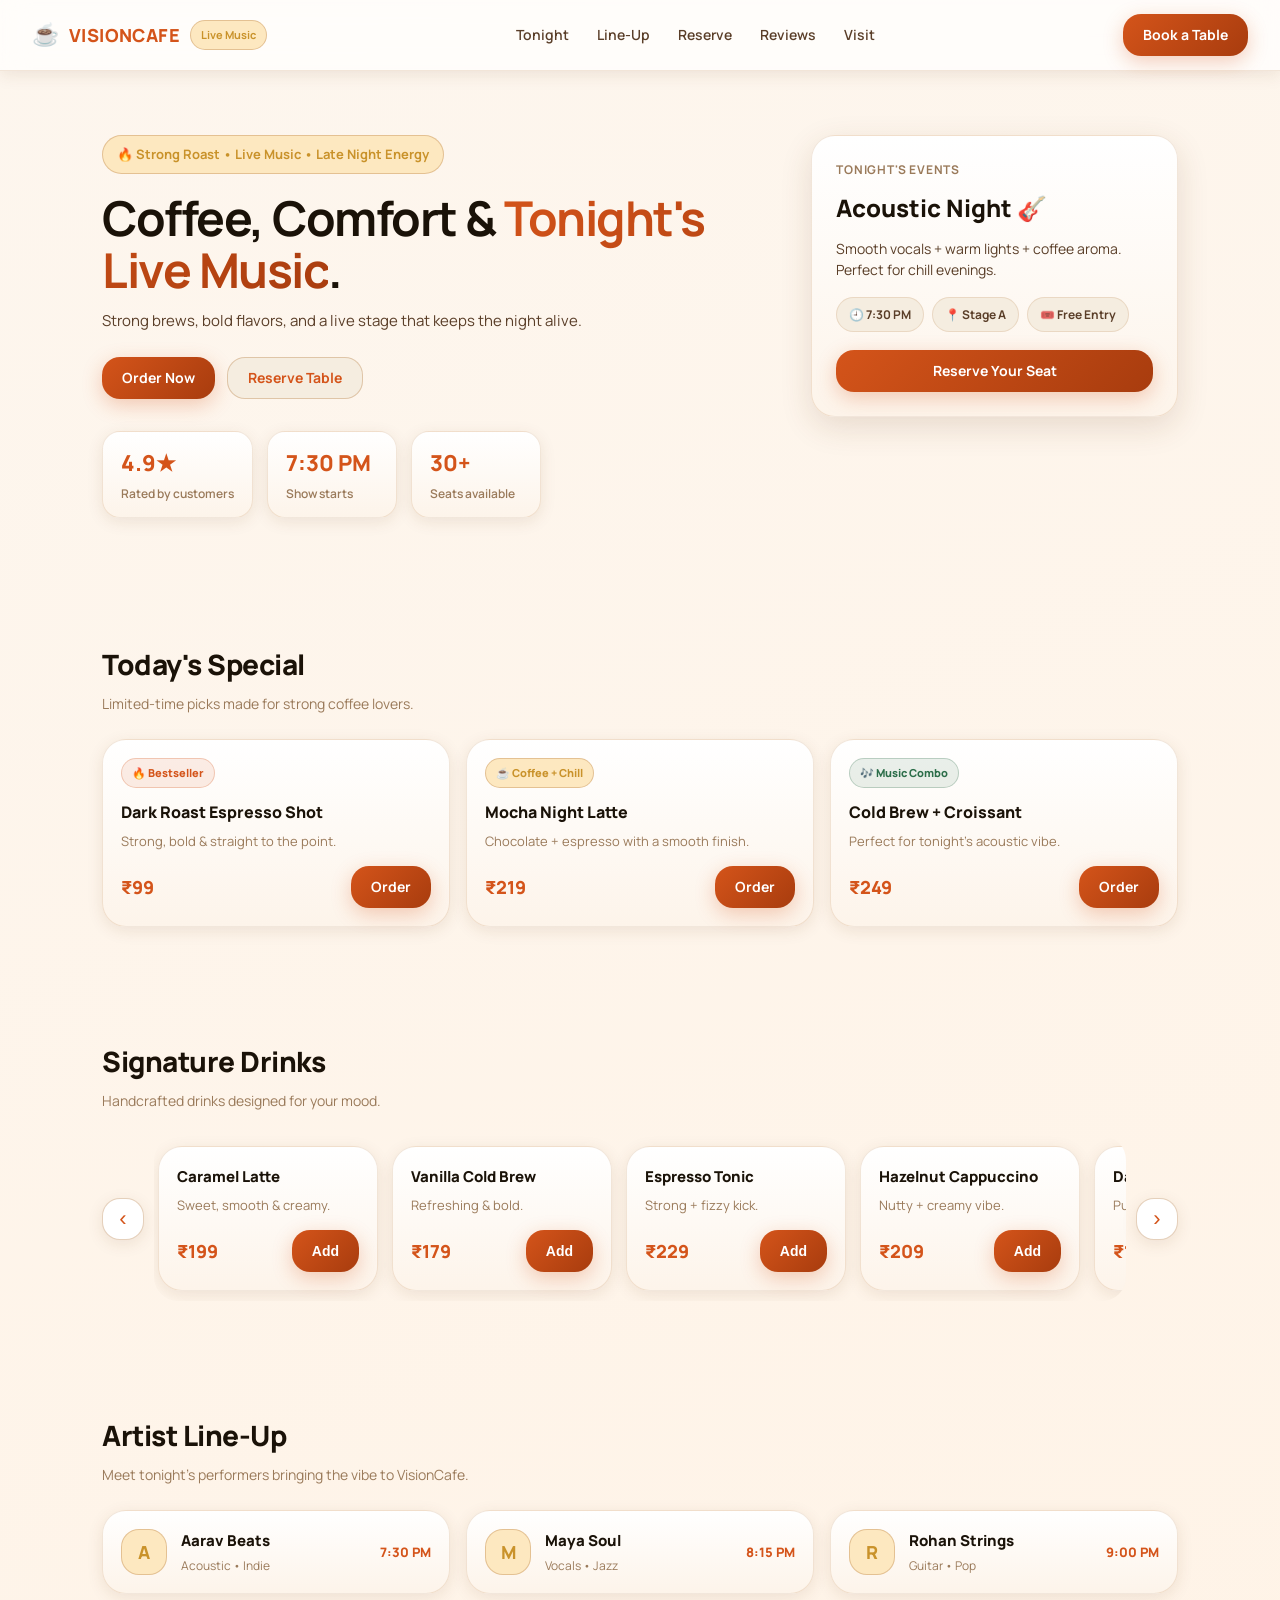
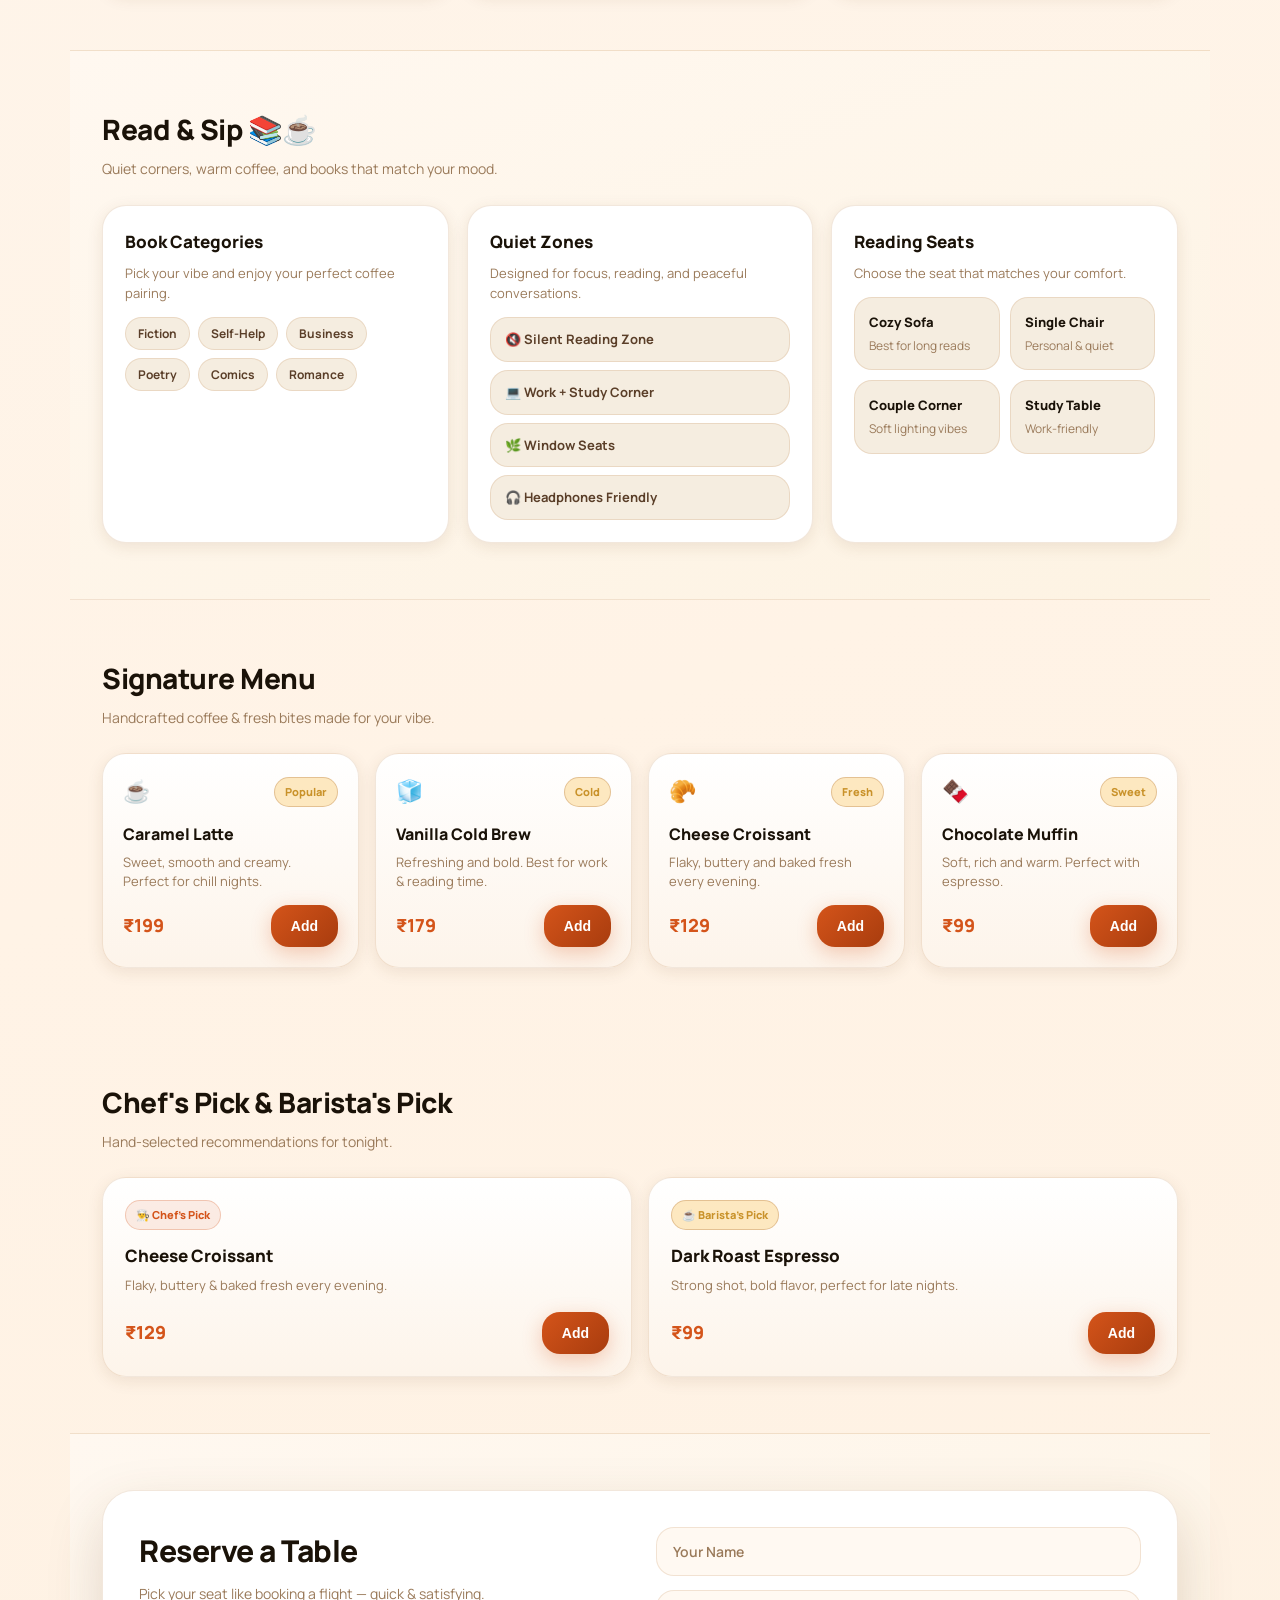
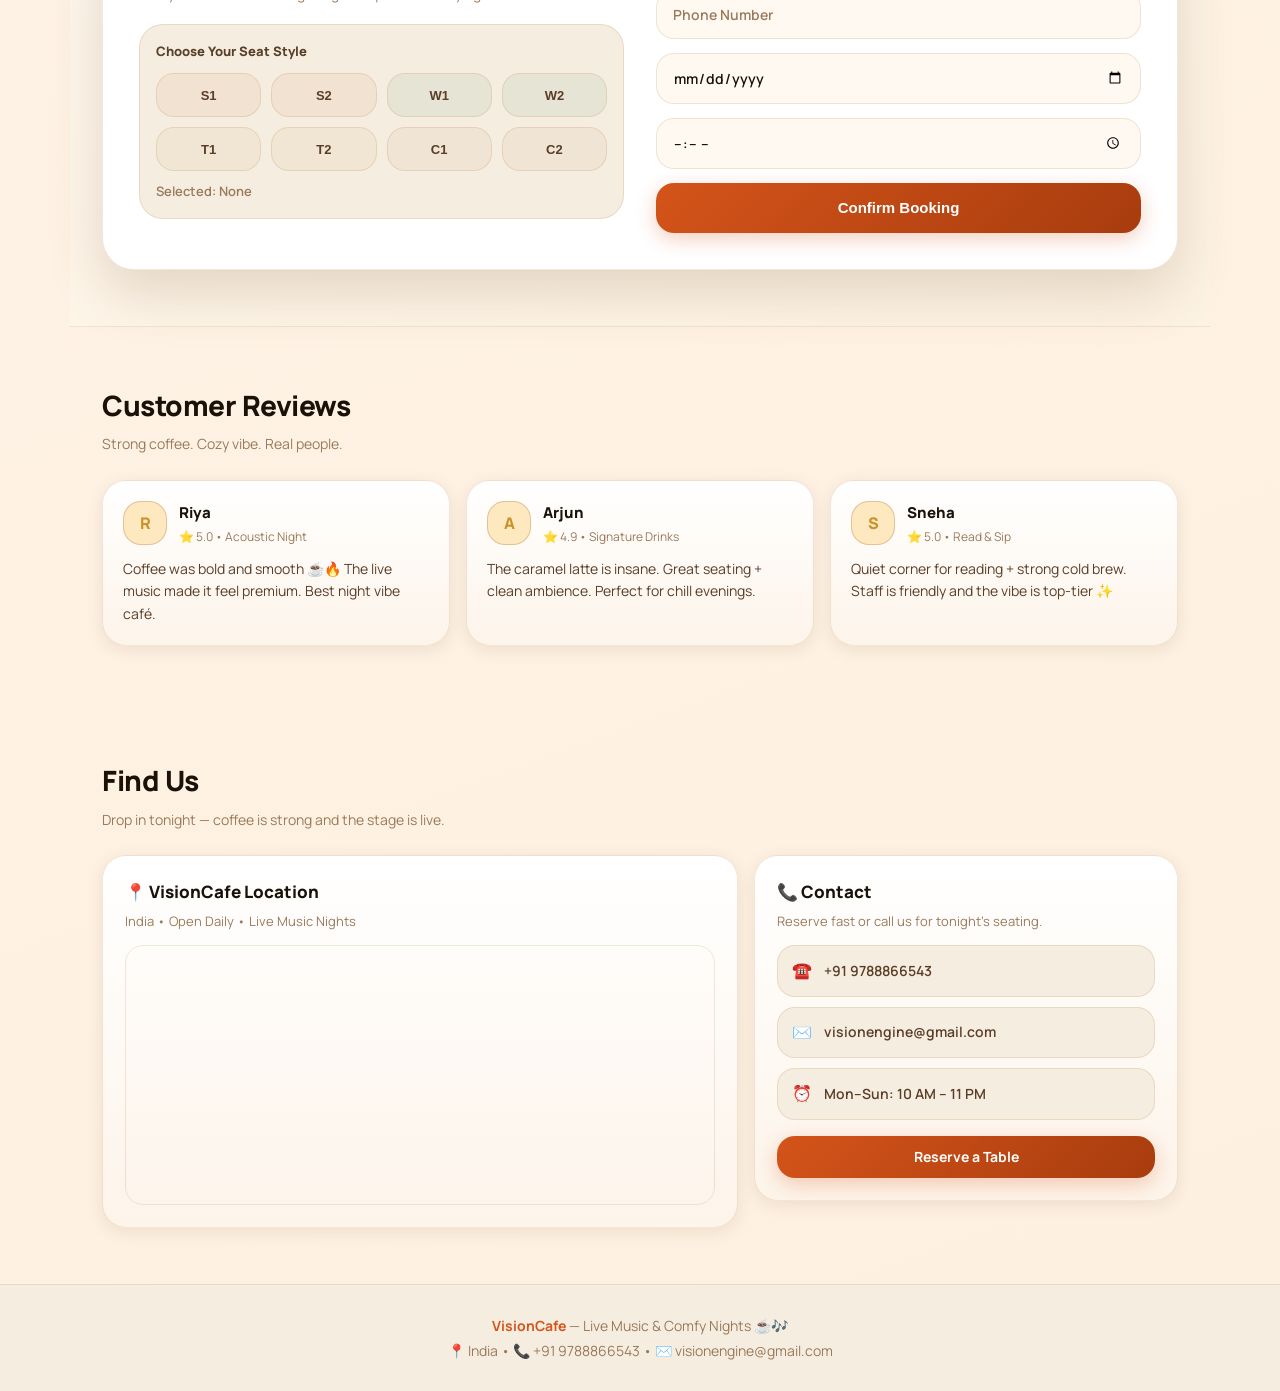
==== index.html @ f471af35 "Deploy ready: index.html, SEO meta, favicon, sitemap, robots.txt, README" ====
<!DOCTYPE html>
<html lang="en">
<head>
  <meta charset="UTF-8" />
  <meta name="viewport" content="width=device-width, initial-scale=1.0" />

  <!-- Primary SEO -->
  <title>VisionCafe | Live Music Nights & Specialty Coffee</title>
  <meta name="description" content="VisionCafe — specialty coffee, live acoustic music nights, cozy reading corners, and handcrafted drinks. Book your table today." />
  <meta name="keywords" content="VisionCafe, live music cafe, specialty coffee, acoustic nights, book a table, cafe India" />
  <meta name="author" content="VisionCafe" />
  <meta name="robots" content="index, follow" />
  <link rel="canonical" href="https://rnsingh123.github.io/Project0002/" />

  <!-- Open Graph (Facebook / WhatsApp previews) -->
  <meta property="og:type" content="website" />
  <meta property="og:title" content="VisionCafe | Live Music Nights & Specialty Coffee" />
  <meta property="og:description" content="Strong brews, bold flavors, and a live stage that keeps the night alive. Reserve your seat at VisionCafe." />
  <meta property="og:url" content="https://rnsingh123.github.io/Project0002/" />
  <meta property="og:site_name" content="VisionCafe" />
  <meta property="og:image" content="https://rnsingh123.github.io/Project0002/assets/og-image.png" />

  <!-- Twitter Card -->
  <meta name="twitter:card" content="summary_large_image" />
  <meta name="twitter:title" content="VisionCafe | Live Music Nights" />
  <meta name="twitter:description" content="Strong brews, bold flavors, and a live stage that keeps the night alive." />
  <meta name="twitter:image" content="https://rnsingh123.github.io/Project0002/assets/og-image.png" />

  <!-- Favicon -->
  <link rel="icon" type="image/svg+xml" href="assets/favicon.svg" />
  <link rel="apple-touch-icon" href="assets/apple-touch-icon.png" />
  <meta name="theme-color" content="#d4541a" />

  <!-- Fonts -->
  <link rel="preconnect" href="https://fonts.googleapis.com">
  <link rel="preconnect" href="https://fonts.gstatic.com" crossorigin>
  <link href="https://fonts.googleapis.com/css2?family=Manrope:wght@400;600;700;800&display=swap" rel="stylesheet">

  <!-- Styles -->
  <link rel="stylesheet" href="theme.css" />
  <link rel="stylesheet" href="style.css" />
</head>

<body>

  <header class="navbar">
    <div class="brand">
      <span class="brand-icon">☕</span>
      <span class="brand-name">VisionCafe</span>
      <span class="brand-tag">Live Music</span>
    </div>

    <nav class="nav-links" id="navLinks">
      <a href="#events">Tonight</a>
      <a href="#lineup">Line-Up</a>
      <a href="#reserve">Reserve</a>
      <a href="#reviews">Reviews</a>
      <a href="#visit">Visit</a>
    </nav>

    <div class="nav-actions">
      <a href="#reserve" class="btn btn-primary desktop-only">Book a Table</a>
      <button class="hamburger" id="hamburger" aria-label="Open menu">
        <span></span><span></span><span></span>
      </button>
    </div>
  </header>

  <!-- Mobile Nav Drawer -->
  <div class="mobile-nav" id="mobileNav">
    <a href="#events" class="mobile-nav-link">Tonight</a>
    <a href="#lineup" class="mobile-nav-link">Line-Up</a>
    <a href="#reserve" class="mobile-nav-link">Reserve</a>
    <a href="#reviews" class="mobile-nav-link">Reviews</a>
    <a href="#visit" class="mobile-nav-link">Visit</a>
    <a href="#reserve" class="btn btn-primary" style="margin-top:8px;">Book a Table</a>
  </div>

  <!-- HERO -->
  <main class="hero">
    <section class="hero-left">
      <p class="hero-chip">🔥 Strong Roast • Live Music • Late Night Energy</p>

      <h1 class="hero-title">
        Coffee, Comfort & <span class="highlight">Tonight's Live Music</span>.
      </h1>

      <p class="hero-subtitle">
        Strong brews, bold flavors, and a live stage that keeps the night alive.
      </p>

      <div class="hero-buttons">
        <a href="#order" class="btn btn-primary">Order Now</a>
        <a href="#reserve" class="btn btn-secondary">Reserve Table</a>
      </div>

      <div class="hero-stats">
        <div class="stat">
          <h3>4.9★</h3>
          <p>Rated by customers</p>
        </div>
        <div class="stat">
          <h3>7:30 PM</h3>
          <p>Show starts</p>
        </div>
        <div class="stat">
          <h3>30+</h3>
          <p>Seats available</p>
        </div>
      </div>
    </section>

    <!-- Tonight's Event Card -->
    <aside class="hero-right" id="events">
      <div class="event-card">
        <p class="small-title">Tonight's Events</p>
        <h2 class="event-title">Acoustic Night 🎸</h2>
        <p class="event-desc">
          Smooth vocals + warm lights + coffee aroma. Perfect for chill evenings.
        </p>
        <div class="event-meta">
          <span class="pill">🕘 7:30 PM</span>
          <span class="pill">📍 Stage A</span>
          <span class="pill">🎟️ Free Entry</span>
        </div>
        <a href="#reserve" class="btn btn-primary btn-full">Reserve Your Seat</a>
      </div>
    </aside>
  </main>

  <!-- TODAY'S SPECIALS -->
  <section class="section" id="specials">
    <div class="section-head">
      <h2>Today's Special</h2>
      <p>Limited-time picks made for strong coffee lovers.</p>
    </div>
    <div class="special-grid">
      <div class="special-card">
        <span class="special-tag">🔥 Bestseller</span>
        <h3>Dark Roast Espresso Shot</h3>
        <p>Strong, bold & straight to the point.</p>
        <div class="special-bottom">
          <span class="price">₹99</span>
          <a href="#order" class="btn btn-primary">Order</a>
        </div>
      </div>
      <div class="special-card">
        <span class="special-tag coffee">☕ Coffee + Chill</span>
        <h3>Mocha Night Latte</h3>
        <p>Chocolate + espresso with a smooth finish.</p>
        <div class="special-bottom">
          <span class="price">₹219</span>
          <a href="#order" class="btn btn-primary">Order</a>
        </div>
      </div>
      <div class="special-card">
        <span class="special-tag blue">🎶 Music Combo</span>
        <h3>Cold Brew + Croissant</h3>
        <p>Perfect for tonight's acoustic vibe.</p>
        <div class="special-bottom">
          <span class="price">₹249</span>
          <a href="#order" class="btn btn-primary">Order</a>
        </div>
      </div>
    </div>
  </section>

  <!-- SIGNATURE DRINKS CAROUSEL -->
  <section class="section" id="order">
    <div class="section-head">
      <h2>Signature Drinks</h2>
      <p>Handcrafted drinks designed for your mood.</p>
    </div>
    <div class="carousel-wrap">
      <button class="carousel-btn left" aria-label="Scroll left">‹</button>
      <div class="carousel" id="drinkCarousel">
        <div class="drink-card">
          <h3>Caramel Latte</h3>
          <p>Sweet, smooth & creamy.</p>
          <div class="drink-bottom">
            <span class="price">₹199</span>
            <button class="btn btn-primary">Add</button>
          </div>
        </div>
        <div class="drink-card">
          <h3>Vanilla Cold Brew</h3>
          <p>Refreshing & bold.</p>
          <div class="drink-bottom">
            <span class="price">₹179</span>
            <button class="btn btn-primary">Add</button>
          </div>
        </div>
        <div class="drink-card">
          <h3>Espresso Tonic</h3>
          <p>Strong + fizzy kick.</p>
          <div class="drink-bottom">
            <span class="price">₹229</span>
            <button class="btn btn-primary">Add</button>
          </div>
        </div>
        <div class="drink-card">
          <h3>Hazelnut Cappuccino</h3>
          <p>Nutty + creamy vibe.</p>
          <div class="drink-bottom">
            <span class="price">₹209</span>
            <button class="btn btn-primary">Add</button>
          </div>
        </div>
        <div class="drink-card">
          <h3>Dark Roast Americano</h3>
          <p>Pure strength. No sugar needed.</p>
          <div class="drink-bottom">
            <span class="price">₹149</span>
            <button class="btn btn-primary">Add</button>
          </div>
        </div>
      </div>
      <button class="carousel-btn right" aria-label="Scroll right">›</button>
    </div>
  </section>

  <!-- ARTIST LINE-UP -->
  <section class="section" id="lineup">
    <div class="section-head">
      <h2>Artist Line-Up</h2>
      <p>Meet tonight's performers bringing the vibe to VisionCafe.</p>
    </div>
    <div class="lineup-grid">
      <div class="artist-card">
        <div class="artist-avatar">A</div>
        <div class="artist-info">
          <h3>Aarav Beats</h3>
          <p>Acoustic • Indie</p>
        </div>
        <span class="artist-time">7:30 PM</span>
      </div>
      <div class="artist-card">
        <div class="artist-avatar">M</div>
        <div class="artist-info">
          <h3>Maya Soul</h3>
          <p>Vocals • Jazz</p>
        </div>
        <span class="artist-time">8:15 PM</span>
      </div>
      <div class="artist-card">
        <div class="artist-avatar">R</div>
        <div class="artist-info">
          <h3>Rohan Strings</h3>
          <p>Guitar • Pop</p>
        </div>
        <span class="artist-time">9:00 PM</span>
      </div>
    </div>
  </section>

  <!-- READ & SIP -->
  <section class="section" id="readandsip">
    <div class="section-head">
      <h2>Read & Sip 📚☕</h2>
      <p>Quiet corners, warm coffee, and books that match your mood.</p>
    </div>
    <div class="read-grid">
      <div class="read-card">
        <h3>Book Categories</h3>
        <p>Pick your vibe and enjoy your perfect coffee pairing.</p>
        <div class="chips">
          <span class="chip">Fiction</span>
          <span class="chip">Self-Help</span>
          <span class="chip">Business</span>
          <span class="chip">Poetry</span>
          <span class="chip">Comics</span>
          <span class="chip">Romance</span>
        </div>
      </div>
      <div class="read-card">
        <h3>Quiet Zones</h3>
        <p>Designed for focus, reading, and peaceful conversations.</p>
        <ul class="read-list">
          <li>🔇 Silent Reading Zone</li>
          <li>💻 Work + Study Corner</li>
          <li>🌿 Window Seats</li>
          <li>🎧 Headphones Friendly</li>
        </ul>
      </div>
      <div class="read-card">
        <h3>Reading Seats</h3>
        <p>Choose the seat that matches your comfort.</p>
        <div class="seat-grid">
          <div class="seat-box"><h4>Cozy Sofa</h4><p>Best for long reads</p></div>
          <div class="seat-box"><h4>Single Chair</h4><p>Personal & quiet</p></div>
          <div class="seat-box"><h4>Couple Corner</h4><p>Soft lighting vibes</p></div>
          <div class="seat-box"><h4>Study Table</h4><p>Work-friendly</p></div>
        </div>
      </div>
    </div>
  </section>

  <!-- SIGNATURE MENU -->
  <section class="section" id="menu">
    <div class="section-head">
      <h2>Signature Menu</h2>
      <p>Handcrafted coffee & fresh bites made for your vibe.</p>
    </div>
    <div class="menu-cards">
      <div class="menu-card">
        <div class="menu-top"><span class="menu-icon">☕</span><span class="menu-badge">Popular</span></div>
        <h3>Caramel Latte</h3>
        <p>Sweet, smooth and creamy. Perfect for chill nights.</p>
        <div class="menu-bottom"><span class="menu-price">₹199</span><button class="btn btn-primary">Add</button></div>
      </div>
      <div class="menu-card">
        <div class="menu-top"><span class="menu-icon">🧊</span><span class="menu-badge">Cold</span></div>
        <h3>Vanilla Cold Brew</h3>
        <p>Refreshing and bold. Best for work & reading time.</p>
        <div class="menu-bottom"><span class="menu-price">₹179</span><button class="btn btn-primary">Add</button></div>
      </div>
      <div class="menu-card">
        <div class="menu-top"><span class="menu-icon">🥐</span><span class="menu-badge">Fresh</span></div>
        <h3>Cheese Croissant</h3>
        <p>Flaky, buttery and baked fresh every evening.</p>
        <div class="menu-bottom"><span class="menu-price">₹129</span><button class="btn btn-primary">Add</button></div>
      </div>
      <div class="menu-card">
        <div class="menu-top"><span class="menu-icon">🍫</span><span class="menu-badge">Sweet</span></div>
        <h3>Chocolate Muffin</h3>
        <p>Soft, rich and warm. Perfect with espresso.</p>
        <div class="menu-bottom"><span class="menu-price">₹99</span><button class="btn btn-primary">Add</button></div>
      </div>
    </div>
  </section>

  <!-- PICKS -->
  <section class="section" id="picks">
    <div class="section-head">
      <h2>Chef's Pick & Barista's Pick</h2>
      <p>Hand-selected recommendations for tonight.</p>
    </div>
    <div class="picks-grid">
      <div class="pick-card">
        <span class="pick-badge">👨‍🍳 Chef's Pick</span>
        <h3>Cheese Croissant</h3>
        <p>Flaky, buttery & baked fresh every evening.</p>
        <div class="pick-bottom"><span class="price">₹129</span><button class="btn btn-primary">Add</button></div>
      </div>
      <div class="pick-card">
        <span class="pick-badge barista">☕ Barista's Pick</span>
        <h3>Dark Roast Espresso</h3>
        <p>Strong shot, bold flavor, perfect for late nights.</p>
        <div class="pick-bottom"><span class="price">₹99</span><button class="btn btn-primary">Add</button></div>
      </div>
    </div>
  </section>

  <!-- RESERVE -->
  <section class="section" id="reserve">
    <div class="reserve-box">
      <div class="reserve-left">
        <h2>Reserve a Table</h2>
        <p>Pick your seat like booking a flight — quick & satisfying.</p>
        <div class="seat-map">
          <p class="seat-title">Choose Your Seat Style</p>
          <div class="seat-grid-map" id="seatGrid">
            <button class="seat seat-sofa">S1</button>
            <button class="seat seat-sofa">S2</button>
            <button class="seat seat-window">W1</button>
            <button class="seat seat-window">W2</button>
            <button class="seat seat-study">T1</button>
            <button class="seat seat-study">T2</button>
            <button class="seat seat-couple">C1</button>
            <button class="seat seat-couple">C2</button>
          </div>
          <p class="seat-note">Selected: <span id="seatSelected">None</span></p>
        </div>
      </div>
      <form class="reserve-form">
        <input type="text" placeholder="Your Name" required />
        <input type="tel" placeholder="Phone Number" required />
        <input type="date" required />
        <input type="time" required />
        <button class="btn btn-primary btn-full" type="submit">Confirm Booking</button>
      </form>
    </div>
  </section>

  <!-- REVIEWS -->
  <section class="section" id="reviews">
    <div class="section-head">
      <h2>Customer Reviews</h2>
      <p>Strong coffee. Cozy vibe. Real people.</p>
    </div>
    <div class="reviews-grid">
      <div class="review-card">
        <div class="review-top">
          <div class="review-avatar">R</div>
          <div><h3>Riya</h3><p class="review-meta">⭐ 5.0 • Acoustic Night</p></div>
        </div>
        <p class="review-text">Coffee was bold and smooth ☕🔥 The live music made it feel premium. Best night vibe café.</p>
      </div>
      <div class="review-card">
        <div class="review-top">
          <div class="review-avatar">A</div>
          <div><h3>Arjun</h3><p class="review-meta">⭐ 4.9 • Signature Drinks</p></div>
        </div>
        <p class="review-text">The caramel latte is insane. Great seating + clean ambience. Perfect for chill evenings.</p>
      </div>
      <div class="review-card">
        <div class="review-top">
          <div class="review-avatar">S</div>
          <div><h3>Sneha</h3><p class="review-meta">⭐ 5.0 • Read & Sip</p></div>
        </div>
        <p class="review-text">Quiet corner for reading + strong cold brew. Staff is friendly and the vibe is top-tier ✨</p>
      </div>
    </div>
  </section>

  <!-- VISIT / MAP -->
  <section class="section" id="visit">
    <div class="section-head">
      <h2>Find Us</h2>
      <p>Drop in tonight — coffee is strong and the stage is live.</p>
    </div>
    <div class="visit-grid">
      <div class="visit-card">
        <h3>📍 VisionCafe Location</h3>
        <p class="visit-text">India • Open Daily • Live Music Nights</p>
        <div class="map-box">
          <iframe
            title="VisionCafe Location"
            src="https://maps.google.com/maps?q=India&t=&z=13&ie=UTF8&iwloc=&output=embed"
            loading="lazy"
          ></iframe>
        </div>
      </div>
      <div class="visit-card">
        <h3>📞 Contact</h3>
        <p class="visit-text">Reserve fast or call us for tonight's seating.</p>
        <div class="contact-list">
          <div class="contact-item"><span>☎️</span><p>+91 9788866543</p></div>
          <div class="contact-item"><span>✉️</span><p>visionengine@gmail.com</p></div>
          <div class="contact-item"><span>⏰</span><p>Mon–Sun: 10 AM – 11 PM</p></div>
        </div>
        <a class="btn btn-primary btn-full" href="#reserve">Reserve a Table</a>
      </div>
    </div>
  </section>

  <footer class="footer" id="contact">
    <p><b>VisionCafe</b> — Live Music & Comfy Nights ☕🎶</p>
    <p>📍 India • 📞 +91 9788866543 • ✉️ visionengine@gmail.com</p>
  </footer>

  <script src="script.js"></script>
</body>
</html>
---- theme.css ----
/* =============================================
   VISIONCAFE — THEME FILE
   Light & Warm Live Music Cafe Theme
   ============================================= */

:root {
  /* --- Background Palette --- */
  --bg-base:        #fdf6ee;   /* warm cream */
  --bg-surface:     #fff9f2;   /* soft off-white */
  --bg-card:        #ffffff;   /* pure white cards */
  --bg-muted:       #f5ede0;   /* muted warm tone */

  /* --- Brand Colors --- */
  --brand:          #d4541a;   /* deep burnt orange */
  --brand-dark:     #a83c0e;   /* darker burnt orange */
  --brand-light:    #f4a96a;   /* soft peach-orange */

  /* --- Accent --- */
  --accent:         #2c6e49;   /* forest green (music/stage feel) */
  --accent-light:   #d4edda;   /* light green tint */

  /* --- Gold / Coffee Tones --- */
  --gold:           #c9922a;   /* warm gold */
  --gold-light:     #fde8c0;   /* pale gold */

  /* --- Text --- */
  --text-primary:   #1a1208;   /* near-black warm */
  --text-secondary: #5a3e28;   /* warm brown */
  --text-muted:     #9a7a5a;   /* muted tan */

  /* --- Borders & Shadows --- */
  --border:         rgba(180, 120, 60, 0.18);
  --border-strong:  rgba(180, 120, 60, 0.35);
  --shadow-sm:      0 4px 16px rgba(100, 60, 20, 0.10);
  --shadow-md:      0 10px 32px rgba(100, 60, 20, 0.14);
  --shadow-lg:      0 22px 55px rgba(100, 60, 20, 0.18);

  /* --- Glass / Overlay --- */
  --glass:          rgba(255, 255, 255, 0.72);
  --glass-border:   rgba(255, 255, 255, 0.85);

  /* --- Typography --- */
  --font-main:      "Manrope", Arial, Helvetica, sans-serif;

  /* --- Radius --- */
  --radius-sm:      12px;
  --radius-md:      18px;
  --radius-lg:      24px;
  --radius-xl:      32px;
  --radius-pill:    999px;

  /* --- Gradients --- */
  --gradient-brand: linear-gradient(135deg, var(--brand), var(--brand-dark));
  --gradient-warm:  linear-gradient(135deg, var(--brand-light), var(--gold));
  --gradient-bg:    linear-gradient(160deg, #fdf6ee 0%, #fff3e6 50%, #fdf0e0 100%);
  --gradient-card:  linear-gradient(180deg, #ffffff, #fdf4ea);
}
---- style.css ----
/* =====================
   IMPORT THEME
===================== */
@import url("theme.css");

/* =====================
   BASE RESET
===================== */
*, *::before, *::after {
  margin: 0;
  padding: 0;
  box-sizing: border-box;
}

html {
  scroll-behavior: smooth;
}

body {
  font-family: var(--font-main);
  background: var(--gradient-bg);
  color: var(--text-primary);
  min-height: 100vh;
  line-height: 1.6;
}

/* =====================
   NAVBAR
===================== */
.navbar {
  position: sticky;
  top: 0;
  z-index: 100;
  padding: 14px 32px;
  display: flex;
  align-items: center;
  justify-content: space-between;
  background: var(--glass);
  backdrop-filter: blur(14px);
  -webkit-backdrop-filter: blur(14px);
  border-bottom: 1px solid var(--border);
  box-shadow: var(--shadow-sm);
}

.brand {
  display: flex;
  align-items: center;
  gap: 10px;
  font-weight: 800;
  color: var(--text-primary);
}

.brand-icon {
  font-size: 22px;
}

.brand-name {
  font-size: 18px;
  letter-spacing: 0.4px;
  text-transform: uppercase;
  color: var(--brand);
}

.brand-tag {
  font-size: 11px;
  font-weight: 700;
  padding: 5px 10px;
  border-radius: var(--radius-pill);
  background: var(--gold-light);
  border: 1px solid var(--border-strong);
  color: var(--gold);
}

.nav-links {
  display: flex;
  align-items: center;
  gap: 4px;
}

.nav-links a {
  text-decoration: none;
  color: var(--text-secondary);
  font-weight: 600;
  font-size: 14px;
  padding: 8px 12px;
  border-radius: var(--radius-sm);
  transition: background 0.2s, color 0.2s;
}

.nav-links a:hover {
  background: var(--bg-muted);
  color: var(--brand);
}

.nav-actions {
  display: flex;
  align-items: center;
}

/* =====================
   BUTTONS
===================== */
.btn {
  display: inline-flex;
  align-items: center;
  justify-content: center;
  height: 42px;
  padding: 0 20px;
  border-radius: var(--radius-md);
  text-decoration: none;
  font-weight: 700;
  font-size: 14px;
  border: none;
  cursor: pointer;
  transition: transform 0.2s ease, box-shadow 0.2s ease;
}

.btn-primary {
  background: var(--gradient-brand);
  color: #fff;
  box-shadow: 0 6px 20px rgba(212, 84, 26, 0.28);
}

.btn-primary:hover {
  transform: translateY(-2px);
  box-shadow: 0 12px 28px rgba(212, 84, 26, 0.38);
}

.btn-secondary {
  background: var(--bg-muted);
  color: var(--brand);
  border: 1.5px solid var(--border-strong);
}

.btn-secondary:hover {
  background: var(--gold-light);
  transform: translateY(-2px);
}

.btn-full {
  width: 100%;
}

/* =====================
   HERO LAYOUT
===================== */
.hero {
  max-width: 1140px;
  margin: 0 auto;
  padding: 64px 32px 40px;
  display: grid;
  grid-template-columns: 1.3fr 0.7fr;
  grid-template-rows: auto auto;
  gap: 28px;
  align-items: start;
}

.hero-left {
  grid-column: 1;
  grid-row: 1;
}

.hero-right {
  grid-column: 2;
  grid-row: 1 / 3;
  align-self: start;
}

.section-tight {
  padding-top: 0;
}

.hero-chip {
  display: inline-block;
  padding: 8px 14px;
  border-radius: var(--radius-pill);
  background: var(--gold-light);
  border: 1px solid var(--border-strong);
  font-weight: 700;
  font-size: 13px;
  color: var(--gold);
  margin-bottom: 18px;
}

.hero-title {
  font-size: 48px;
  line-height: 1.08;
  letter-spacing: -1.5px;
  margin-bottom: 14px;
  color: var(--text-primary);
}

.highlight {
  background: var(--gradient-brand);
  -webkit-background-clip: text;
  background-clip: text;
  color: transparent;
}

.hero-subtitle {
  color: var(--text-secondary);
  max-width: 480px;
  line-height: 1.6;
  margin-bottom: 24px;
  font-size: 15px;
}

.hero-buttons {
  display: flex;
  gap: 12px;
  flex-wrap: wrap;
  margin-bottom: 32px;
}

.hero-stats {
  display: flex;
  gap: 14px;
  flex-wrap: wrap;
}

.stat {
  padding: 14px 18px;
  border-radius: var(--radius-md);
  background: var(--gradient-card);
  border: 1px solid var(--border);
  box-shadow: var(--shadow-sm);
  min-width: 130px;
}

.stat h3 {
  font-size: 22px;
  font-weight: 900;
  color: var(--brand);
  margin-bottom: 2px;
}

.stat p {
  font-size: 12px;
  color: var(--text-muted);
  font-weight: 600;
}

/* =====================
   EVENT CARD (hero-right)
===================== */
.event-card {
  background: var(--gradient-card);
  border: 1px solid var(--border);
  box-shadow: var(--shadow-md);
  border-radius: var(--radius-lg);
  padding: 24px;
}

.small-title {
  font-size: 12px;
  font-weight: 700;
  text-transform: uppercase;
  letter-spacing: 0.8px;
  color: var(--text-muted);
  margin-bottom: 10px;
}

.event-title {
  font-size: 24px;
  font-weight: 900;
  color: var(--text-primary);
  margin-bottom: 10px;
}

.event-desc {
  color: var(--text-secondary);
  line-height: 1.55;
  margin-bottom: 16px;
  font-size: 14px;
}

.event-meta {
  display: flex;
  flex-wrap: wrap;
  gap: 8px;
  margin-bottom: 18px;
}

.pill {
  font-size: 12px;
  font-weight: 700;
  padding: 7px 12px;
  border-radius: var(--radius-pill);
  background: var(--bg-muted);
  border: 1px solid var(--border);
  color: var(--text-secondary);
}

/* =====================
   SECTIONS
===================== */
.section {
  max-width: 1140px;
  margin: 0 auto;
  padding: 56px 32px;
}

.section-head {
  margin-bottom: 24px;
}

.section-head h2 {
  font-size: 28px;
  font-weight: 900;
  color: var(--text-primary);
  margin-bottom: 6px;
  letter-spacing: -0.5px;
}

.section-head p {
  color: var(--text-muted);
  font-size: 14px;
}

/* =====================
   TODAY'S SPECIALS
===================== */
.special-grid {
  display: grid;
  grid-template-columns: repeat(3, 1fr);
  gap: 16px;
}

.special-card {
  padding: 18px;
  border-radius: var(--radius-lg);
  background: var(--gradient-card);
  border: 1px solid var(--border);
  box-shadow: var(--shadow-sm);
  transition: transform 0.25s ease, box-shadow 0.25s ease;
}

.special-card:hover {
  transform: translateY(-5px);
  box-shadow: var(--shadow-md);
}

.special-card h3 {
  font-size: 16px;
  font-weight: 800;
  color: var(--text-primary);
  margin-bottom: 6px;
}

.special-card p {
  font-size: 13px;
  color: var(--text-muted);
  margin-bottom: 0;
}

.special-tag {
  display: inline-block;
  font-size: 11px;
  font-weight: 800;
  padding: 5px 10px;
  border-radius: var(--radius-pill);
  background: rgba(212, 84, 26, 0.10);
  border: 1px solid rgba(212, 84, 26, 0.25);
  color: var(--brand);
  margin-bottom: 12px;
}

.special-tag.coffee {
  background: var(--gold-light);
  border-color: var(--border-strong);
  color: var(--gold);
}

.special-tag.blue {
  background: rgba(44, 110, 73, 0.10);
  border-color: rgba(44, 110, 73, 0.25);
  color: var(--accent);
}

.special-bottom {
  display: flex;
  justify-content: space-between;
  align-items: center;
  margin-top: 14px;
}

.price {
  font-weight: 900;
  font-size: 18px;
  color: var(--brand);
}

/* =====================
   CAROUSEL (Signature Drinks)
===================== */
.carousel-wrap {
  position: relative;
  display: flex;
  align-items: center;
  gap: 10px;
}

.carousel {
  display: flex;
  gap: 14px;
  overflow-x: auto;
  scroll-behavior: smooth;
  padding: 10px 4px;
  border-radius: var(--radius-lg);
  flex: 1;
}

.carousel::-webkit-scrollbar {
  height: 5px;
}

.carousel::-webkit-scrollbar-thumb {
  background: var(--border-strong);
  border-radius: var(--radius-pill);
}

.carousel-btn {
  flex-shrink: 0;
  width: 42px;
  height: 42px;
  border-radius: var(--radius-md);
  border: 1.5px solid var(--border-strong);
  background: var(--bg-card);
  color: var(--brand);
  font-size: 22px;
  cursor: pointer;
  box-shadow: var(--shadow-sm);
  transition: background 0.2s, transform 0.2s;
}

.carousel-btn:hover {
  background: var(--gold-light);
  transform: scale(1.05);
}

.drink-card {
  min-width: 220px;
  padding: 18px;
  border-radius: var(--radius-lg);
  background: var(--gradient-card);
  border: 1px solid var(--border);
  box-shadow: var(--shadow-sm);
  flex-shrink: 0;
  transition: transform 0.25s ease, box-shadow 0.25s ease;
}

.drink-card:hover {
  transform: translateY(-4px);
  box-shadow: var(--shadow-md);
}

.drink-card h3 {
  font-size: 15px;
  font-weight: 800;
  color: var(--text-primary);
  margin-bottom: 6px;
}

.drink-card p {
  font-size: 13px;
  color: var(--text-muted);
}

.drink-bottom {
  display: flex;
  justify-content: space-between;
  align-items: center;
  margin-top: 14px;
}

/* =====================
   LINE-UP
===================== */
.lineup-grid {
  display: grid;
  grid-template-columns: repeat(3, 1fr);
  gap: 16px;
}

.artist-card {
  display: flex;
  align-items: center;
  gap: 14px;
  padding: 18px;
  border-radius: var(--radius-lg);
  background: var(--gradient-card);
  border: 1px solid var(--border);
  box-shadow: var(--shadow-sm);
  transition: transform 0.25s ease, box-shadow 0.25s ease;
}

.artist-card:hover {
  transform: translateY(-5px);
  box-shadow: var(--shadow-md);
}

.artist-avatar {
  width: 46px;
  height: 46px;
  border-radius: var(--radius-md);
  display: flex;
  align-items: center;
  justify-content: center;
  font-weight: 900;
  font-size: 18px;
  background: var(--gold-light);
  border: 1px solid var(--border-strong);
  color: var(--gold);
  flex-shrink: 0;
}

.artist-info {
  flex: 1;
}

.artist-info h3 {
  font-size: 15px;
  font-weight: 800;
  color: var(--text-primary);
  margin-bottom: 3px;
}

.artist-info p {
  font-size: 12px;
  color: var(--text-muted);
}

.artist-time {
  font-weight: 800;
  font-size: 13px;
  color: var(--brand);
  white-space: nowrap;
}

/* =====================
   READ & SIP
===================== */
#readandsip {
  background: linear-gradient(160deg, #fff8f0, #fdf3e3);
  border-top: 1px solid var(--border);
  border-bottom: 1px solid var(--border);
}

.read-grid {
  display: grid;
  grid-template-columns: repeat(3, 1fr);
  gap: 18px;
}

.read-card {
  padding: 22px;
  border-radius: var(--radius-lg);
  background: var(--bg-card);
  border: 1px solid var(--border);
  box-shadow: var(--shadow-sm);
  transition: transform 0.25s ease, box-shadow 0.25s ease;
}

.read-card:hover {
  transform: translateY(-6px);
  box-shadow: var(--shadow-md);
}

.read-card h3 {
  font-size: 17px;
  font-weight: 900;
  color: var(--text-primary);
  margin-bottom: 8px;
}

.read-card p {
  font-size: 13px;
  color: var(--text-muted);
  margin-bottom: 14px;
  line-height: 1.55;
}

.chips {
  display: flex;
  flex-wrap: wrap;
  gap: 8px;
}

.chip {
  display: inline-flex;
  align-items: center;
  padding: 6px 12px;
  border-radius: var(--radius-pill);
  font-size: 12px;
  font-weight: 700;
  background: var(--bg-muted);
  border: 1px solid var(--border);
  color: var(--text-secondary);
  transition: background 0.2s, border-color 0.2s, transform 0.2s;
}

.chip:hover {
  background: var(--gold-light);
  border-color: var(--border-strong);
  transform: translateY(-2px);
}

.read-list {
  list-style: none;
  display: grid;
  gap: 8px;
}

.read-list li {
  padding: 11px 14px;
  border-radius: var(--radius-md);
  background: var(--bg-muted);
  border: 1px solid var(--border);
  font-weight: 700;
  font-size: 13px;
  color: var(--text-secondary);
  transition: transform 0.2s, border-color 0.2s;
}

.read-list li:hover {
  transform: translateY(-2px);
  border-color: var(--brand);
}

.seat-grid {
  display: grid;
  grid-template-columns: repeat(2, 1fr);
  gap: 10px;
}

.seat-box {
  padding: 14px;
  border-radius: var(--radius-md);
  background: var(--bg-muted);
  border: 1px solid var(--border);
  transition: transform 0.2s, box-shadow 0.2s, border-color 0.2s;
}

.seat-box:hover {
  transform: translateY(-3px);
  box-shadow: var(--shadow-sm);
  border-color: var(--brand);
}

.seat-box h4 {
  font-size: 13px;
  font-weight: 900;
  color: var(--text-primary);
  margin-bottom: 4px;
}

.seat-box p {
  font-size: 12px;
  color: var(--text-muted);
  margin: 0;
}

/* =====================
   SIGNATURE MENU
===================== */
.menu-cards {
  display: grid;
  grid-template-columns: repeat(4, 1fr);
  gap: 16px;
}

.menu-card {
  padding: 20px;
  border-radius: var(--radius-lg);
  background: var(--gradient-card);
  border: 1px solid var(--border);
  box-shadow: var(--shadow-sm);
  transition: transform 0.25s ease, box-shadow 0.25s ease;
}

.menu-card:hover {
  transform: translateY(-6px);
  box-shadow: var(--shadow-md);
}

.menu-top {
  display: flex;
  align-items: center;
  justify-content: space-between;
  margin-bottom: 12px;
}

.menu-icon {
  font-size: 22px;
}

.menu-badge {
  font-size: 11px;
  font-weight: 800;
  padding: 5px 10px;
  border-radius: var(--radius-pill);
  background: var(--gold-light);
  border: 1px solid var(--border-strong);
  color: var(--gold);
}

.menu-card h3 {
  font-size: 16px;
  font-weight: 800;
  color: var(--text-primary);
  margin-bottom: 6px;
}

.menu-card p {
  font-size: 13px;
  color: var(--text-muted);
  line-height: 1.45;
  margin-bottom: 14px;
}

.menu-bottom {
  display: flex;
  align-items: center;
  justify-content: space-between;
  gap: 10px;
}

.menu-price {
  font-weight: 900;
  font-size: 18px;
  color: var(--brand);
}

/* =====================
   CHEF'S / BARISTA'S PICKS
===================== */
.picks-grid {
  display: grid;
  grid-template-columns: repeat(2, 1fr);
  gap: 16px;
}

.pick-card {
  padding: 22px;
  border-radius: var(--radius-lg);
  background: var(--gradient-card);
  border: 1px solid var(--border);
  box-shadow: var(--shadow-sm);
  transition: transform 0.25s ease, box-shadow 0.25s ease;
}

.pick-card:hover {
  transform: translateY(-5px);
  box-shadow: var(--shadow-md);
}

.pick-card h3 {
  font-size: 17px;
  font-weight: 800;
  color: var(--text-primary);
  margin-bottom: 6px;
}

.pick-card p {
  font-size: 13px;
  color: var(--text-muted);
  margin-bottom: 0;
}

.pick-badge {
  display: inline-block;
  font-size: 11px;
  font-weight: 800;
  padding: 5px 10px;
  border-radius: var(--radius-pill);
  background: rgba(212, 84, 26, 0.10);
  border: 1px solid rgba(212, 84, 26, 0.25);
  color: var(--brand);
  margin-bottom: 12px;
}

.pick-badge.barista {
  background: var(--gold-light);
  border-color: var(--border-strong);
  color: var(--gold);
}

.pick-bottom {
  display: flex;
  justify-content: space-between;
  align-items: center;
  margin-top: 16px;
}

/* =====================
   RESERVE SECTION
===================== */
#reserve {
  background: linear-gradient(160deg, #fff8f0, #fdf3e3);
  border-top: 1px solid var(--border);
  border-bottom: 1px solid var(--border);
}

.reserve-box {
  display: grid;
  grid-template-columns: 1fr 1fr;
  gap: 32px;
  padding: 36px;
  border-radius: var(--radius-xl);
  background: var(--bg-card);
  border: 1px solid var(--border);
  box-shadow: var(--shadow-lg);
}

.reserve-left h2 {
  font-size: 30px;
  font-weight: 900;
  letter-spacing: -0.5px;
  color: var(--text-primary);
  margin-bottom: 8px;
}

.reserve-left > p {
  color: var(--text-muted);
  font-size: 14px;
  line-height: 1.5;
}

.seat-map {
  margin-top: 20px;
  padding: 16px;
  border-radius: var(--radius-lg);
  background: var(--bg-muted);
  border: 1px solid var(--border);
}

.seat-title {
  font-weight: 800;
  font-size: 13px;
  color: var(--text-secondary);
  margin-bottom: 12px;
}

.seat-grid-map {
  display: grid;
  grid-template-columns: repeat(4, 1fr);
  gap: 10px;
  margin-bottom: 10px;
}

.seat {
  height: 44px;
  border-radius: var(--radius-md);
  border: 1.5px solid var(--border);
  background: var(--bg-card);
  color: var(--text-secondary);
  font-weight: 800;
  font-size: 13px;
  cursor: pointer;
  transition: transform 0.2s, box-shadow 0.2s, border-color 0.2s;
}

.seat:hover {
  transform: translateY(-3px);
  box-shadow: var(--shadow-sm);
}

.seat.selected {
  border-color: var(--brand);
  background: rgba(212, 84, 26, 0.08);
  color: var(--brand);
  box-shadow: 0 0 0 3px rgba(212, 84, 26, 0.15);
}

.seat-sofa   { background: rgba(212, 84, 26, 0.07); }
.seat-window { background: rgba(44, 110, 73, 0.07); }
.seat-study  { background: rgba(201, 146, 42, 0.07); }
.seat-couple { background: rgba(180, 120, 60, 0.07); }

.seat-note {
  font-size: 13px;
  color: var(--text-muted);
  font-weight: 600;
}

.reserve-form {
  display: grid;
  gap: 14px;
  align-content: start;
}

.reserve-form input {
  padding: 14px 16px;
  border-radius: var(--radius-md);
  border: 1.5px solid var(--border);
  background: var(--bg-surface);
  color: var(--text-primary);
  font-family: var(--font-main);
  font-size: 14px;
  font-weight: 600;
  outline: none;
  transition: border-color 0.2s, box-shadow 0.2s;
}

.reserve-form input:focus {
  border-color: var(--brand);
  box-shadow: 0 0 0 3px rgba(212, 84, 26, 0.12);
}

.reserve-form input::placeholder {
  color: var(--text-muted);
  font-weight: 600;
}

.reserve-form .btn-full {
  height: 50px;
  border-radius: var(--radius-md);
  font-size: 15px;
}

/* =====================
   REVIEWS
===================== */
.reviews-grid {
  display: grid;
  grid-template-columns: repeat(3, 1fr);
  gap: 16px;
}

.review-card {
  padding: 20px;
  border-radius: var(--radius-lg);
  background: var(--gradient-card);
  border: 1px solid var(--border);
  box-shadow: var(--shadow-sm);
  transition: transform 0.25s ease, box-shadow 0.25s ease;
}

.review-card:hover {
  transform: translateY(-5px);
  box-shadow: var(--shadow-md);
}

.review-top {
  display: flex;
  align-items: center;
  gap: 12px;
  margin-bottom: 12px;
}

.review-avatar {
  width: 44px;
  height: 44px;
  border-radius: var(--radius-md);
  display: flex;
  align-items: center;
  justify-content: center;
  font-weight: 900;
  font-size: 16px;
  background: var(--gold-light);
  border: 1px solid var(--border-strong);
  color: var(--gold);
  flex-shrink: 0;
}

.review-top h3 {
  font-size: 15px;
  font-weight: 800;
  color: var(--text-primary);
  margin-bottom: 2px;
}

.review-meta {
  font-size: 12px;
  color: var(--text-muted);
}

.review-text {
  font-size: 14px;
  color: var(--text-secondary);
  line-height: 1.6;
}

/* =====================
   VISIT / MAP + CONTACT
===================== */
.visit-grid {
  display: grid;
  grid-template-columns: 1.2fr 0.8fr;
  gap: 16px;
  align-items: start;
}

.visit-card {
  padding: 22px;
  border-radius: var(--radius-lg);
  background: var(--gradient-card);
  border: 1px solid var(--border);
  box-shadow: var(--shadow-sm);
}

.visit-card h3 {
  font-size: 17px;
  font-weight: 800;
  color: var(--text-primary);
  margin-bottom: 6px;
}

.visit-text {
  font-size: 13px;
  color: var(--text-muted);
  margin-bottom: 14px;
  line-height: 1.5;
}

.map-box {
  border-radius: var(--radius-md);
  overflow: hidden;
  border: 1px solid var(--border);
  height: 260px;
}

.map-box iframe {
  width: 100%;
  height: 100%;
  border: 0;
}

.contact-list {
  display: grid;
  gap: 10px;
  margin-bottom: 16px;
}

.contact-item {
  display: flex;
  align-items: center;
  gap: 12px;
  padding: 12px 14px;
  border-radius: var(--radius-md);
  background: var(--bg-muted);
  border: 1px solid var(--border);
}

.contact-item p {
  font-size: 14px;
  color: var(--text-secondary);
  font-weight: 600;
}

/* =====================
   FOOTER
===================== */
.footer {
  padding: 28px 32px;
  text-align: center;
  background: var(--bg-muted);
  border-top: 1px solid var(--border);
  color: var(--text-muted);
  font-size: 14px;
  line-height: 1.8;
}

.footer b {
  color: var(--brand);
}

/* =====================
   HAMBURGER + MOBILE NAV
===================== */
.hamburger {
  display: none;
  flex-direction: column;
  justify-content: center;
  gap: 5px;
  width: 40px;
  height: 40px;
  background: var(--bg-muted);
  border: 1.5px solid var(--border);
  border-radius: var(--radius-sm);
  cursor: pointer;
  padding: 8px;
}

.hamburger span {
  display: block;
  height: 2px;
  background: var(--text-primary);
  border-radius: 2px;
  transition: transform 0.25s ease, opacity 0.25s ease;
}

.hamburger.open span:nth-child(1) { transform: translateY(7px) rotate(45deg); }
.hamburger.open span:nth-child(2) { opacity: 0; }
.hamburger.open span:nth-child(3) { transform: translateY(-7px) rotate(-45deg); }

.mobile-nav {
  display: none;
  flex-direction: column;
  gap: 4px;
  padding: 16px 20px;
  background: var(--glass);
  backdrop-filter: blur(14px);
  -webkit-backdrop-filter: blur(14px);
  border-bottom: 1px solid var(--border);
}

.mobile-nav.open {
  display: flex;
}

.mobile-nav-link {
  text-decoration: none;
  color: var(--text-secondary);
  font-weight: 700;
  font-size: 15px;
  padding: 12px 14px;
  border-radius: var(--radius-md);
  transition: background 0.2s, color 0.2s;
}

.mobile-nav-link:hover,
.mobile-nav-link:active {
  background: var(--bg-muted);
  color: var(--brand);
}

/* =====================
   RESPONSIVE
===================== */
@media (max-width: 1024px) {
  .menu-cards {
    grid-template-columns: repeat(2, 1fr);
  }
}

@media (max-width: 900px) {
  .navbar {
    padding: 12px 16px;
  }

  .nav-links {
    display: none;
  }

  .hamburger {
    display: flex;
  }

  .desktop-only {
    display: none;
  }

  /* Hero stacks vertically */
  .hero {
    padding: 32px 16px 24px;
    grid-template-columns: 1fr;
    gap: 20px;
  }

  .hero-left { grid-column: 1; grid-row: 1; }
  .hero-right { grid-column: 1; grid-row: 2; }

  .hero-title {
    font-size: 30px;
    letter-spacing: -0.8px;
  }

  .hero-subtitle {
    font-size: 14px;
  }

  .hero-stats {
    gap: 10px;
  }

  .stat {
    min-width: 0;
    flex: 1;
    padding: 12px 14px;
  }

  .stat h3 {
    font-size: 18px;
  }

  /* All multi-col grids → single col */
  .special-grid,
  .lineup-grid,
  .read-grid,
  .reviews-grid,
  .picks-grid,
  .menu-cards {
    grid-template-columns: 1fr;
  }

  /* Reserve */
  .reserve-box {
    grid-template-columns: 1fr;
    padding: 20px 16px;
    gap: 20px;
    border-radius: var(--radius-lg);
  }

  .reserve-left h2 {
    font-size: 24px;
  }

  .seat-grid-map {
    grid-template-columns: repeat(4, 1fr);
  }

  /* Visit */
  .visit-grid {
    grid-template-columns: 1fr;
  }

  .map-box {
    height: 220px;
  }

  /* Sections */
  .section {
    padding: 36px 16px;
  }

  .section-head h2 {
    font-size: 22px;
  }

  /* Carousel — hide buttons on touch, let it scroll naturally */
  .carousel-btn {
    display: none;
  }

  .carousel {
    padding: 8px 0;
    gap: 12px;
    /* snap scrolling for mobile */
    scroll-snap-type: x mandatory;
    -webkit-overflow-scrolling: touch;
  }

  .drink-card {
    min-width: 72vw;
    scroll-snap-align: start;
  }

  /* Buttons full-width on small screens */
  .hero-buttons {
    flex-direction: column;
  }

  .hero-buttons .btn {
    width: 100%;
    justify-content: center;
  }

  /* Footer */
  .footer {
    padding: 20px 16px;
    font-size: 13px;
  }
}
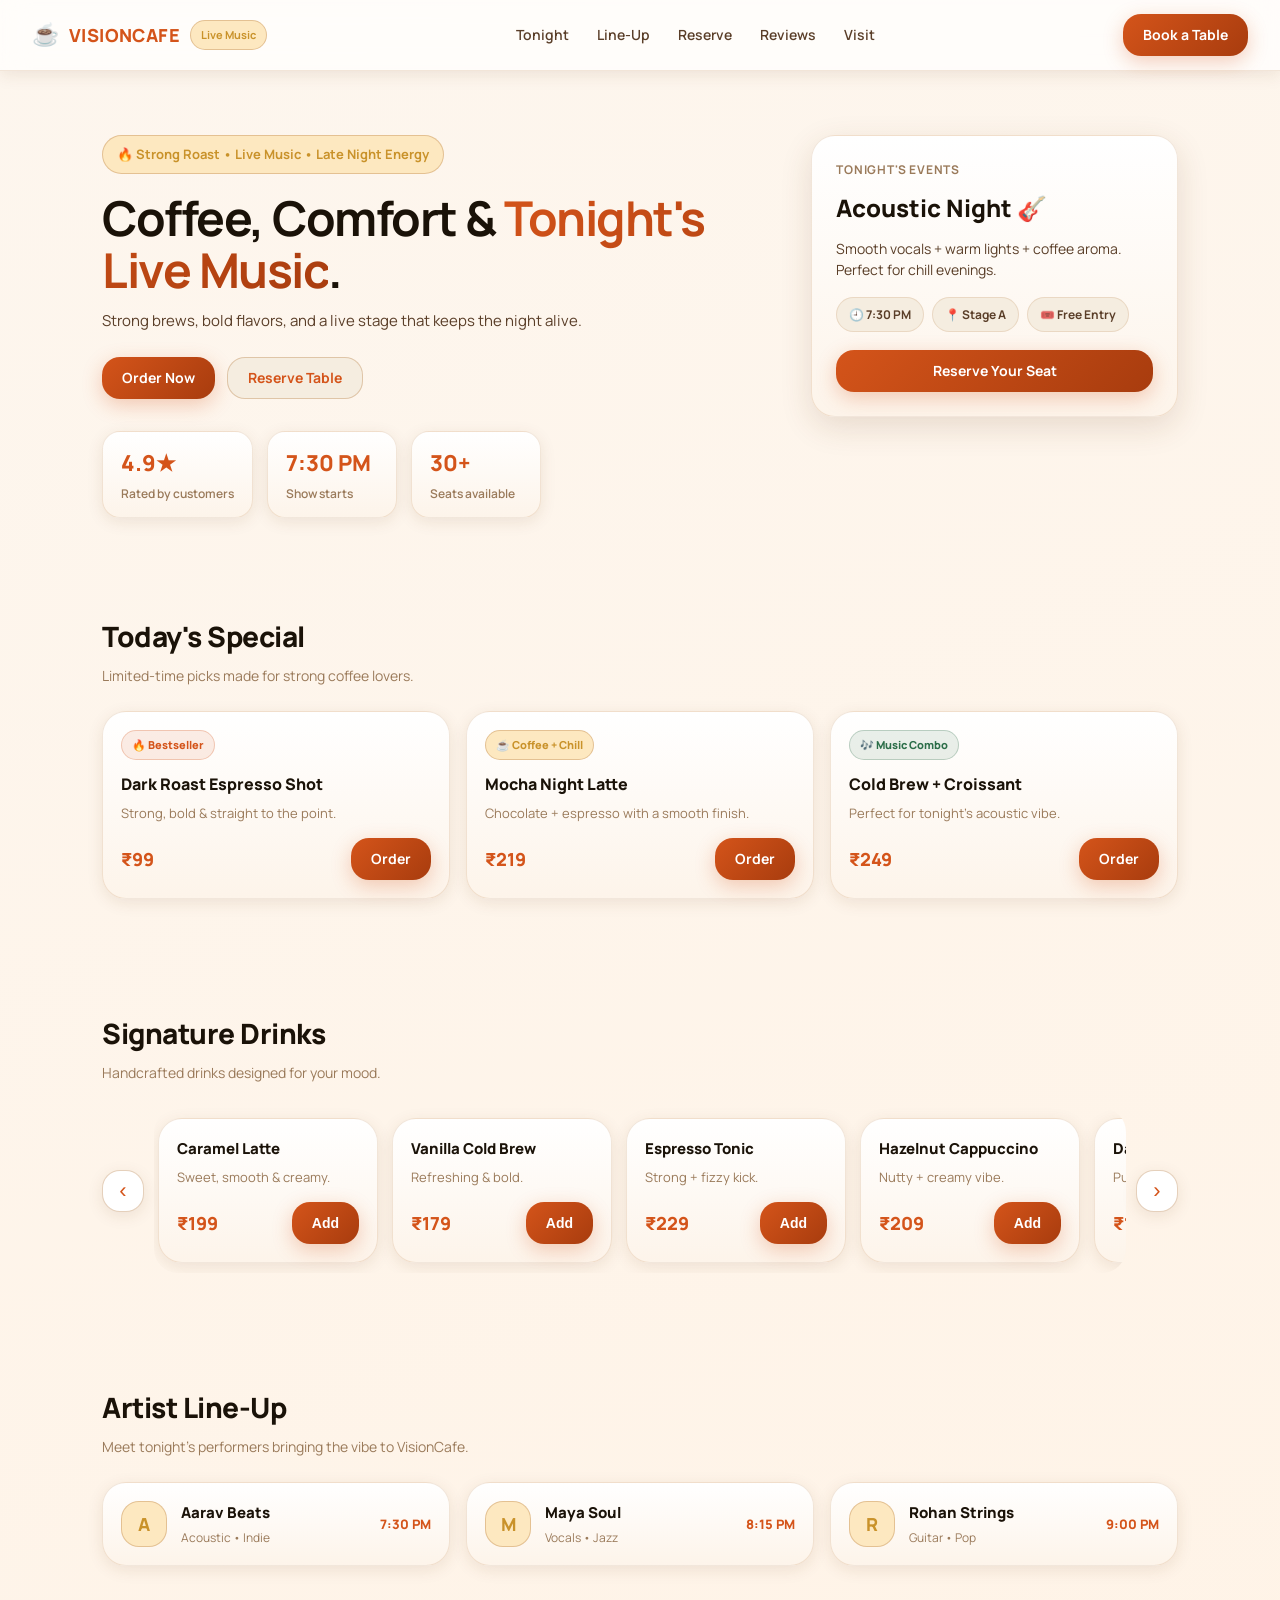
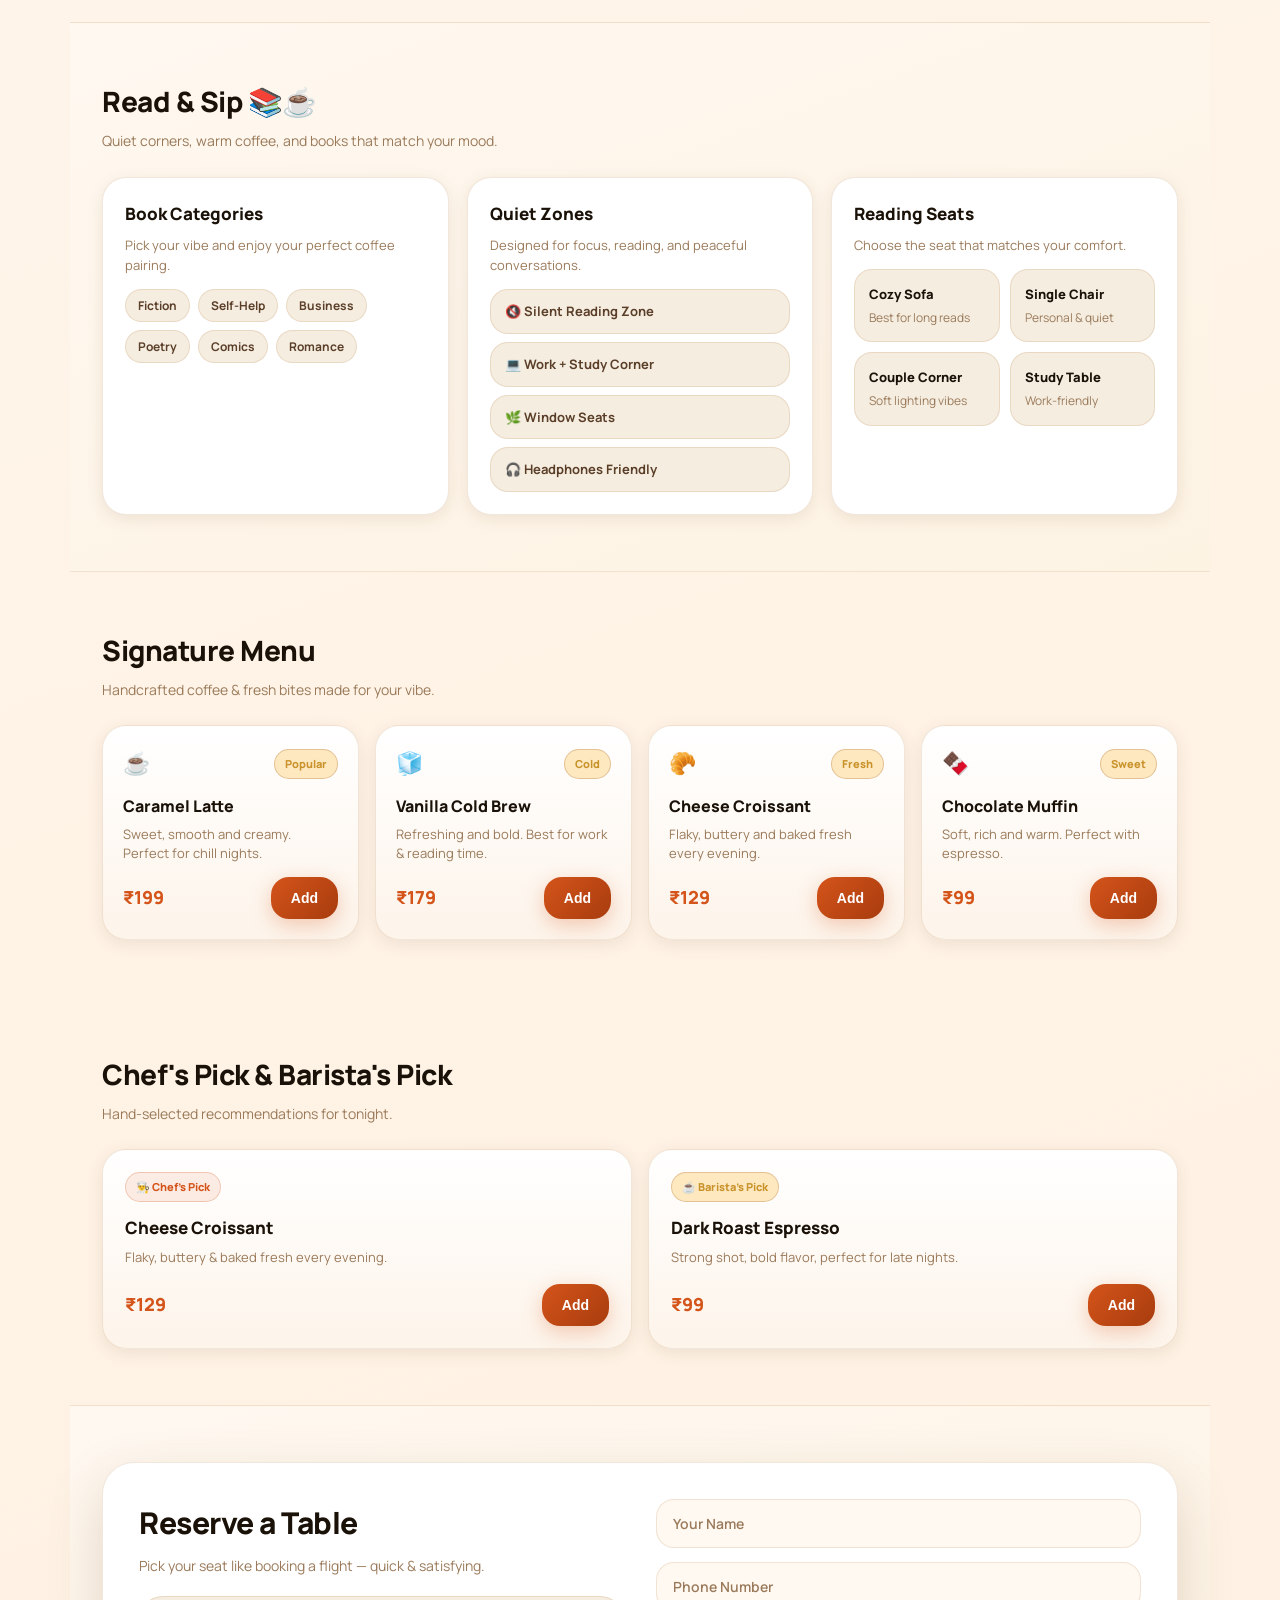
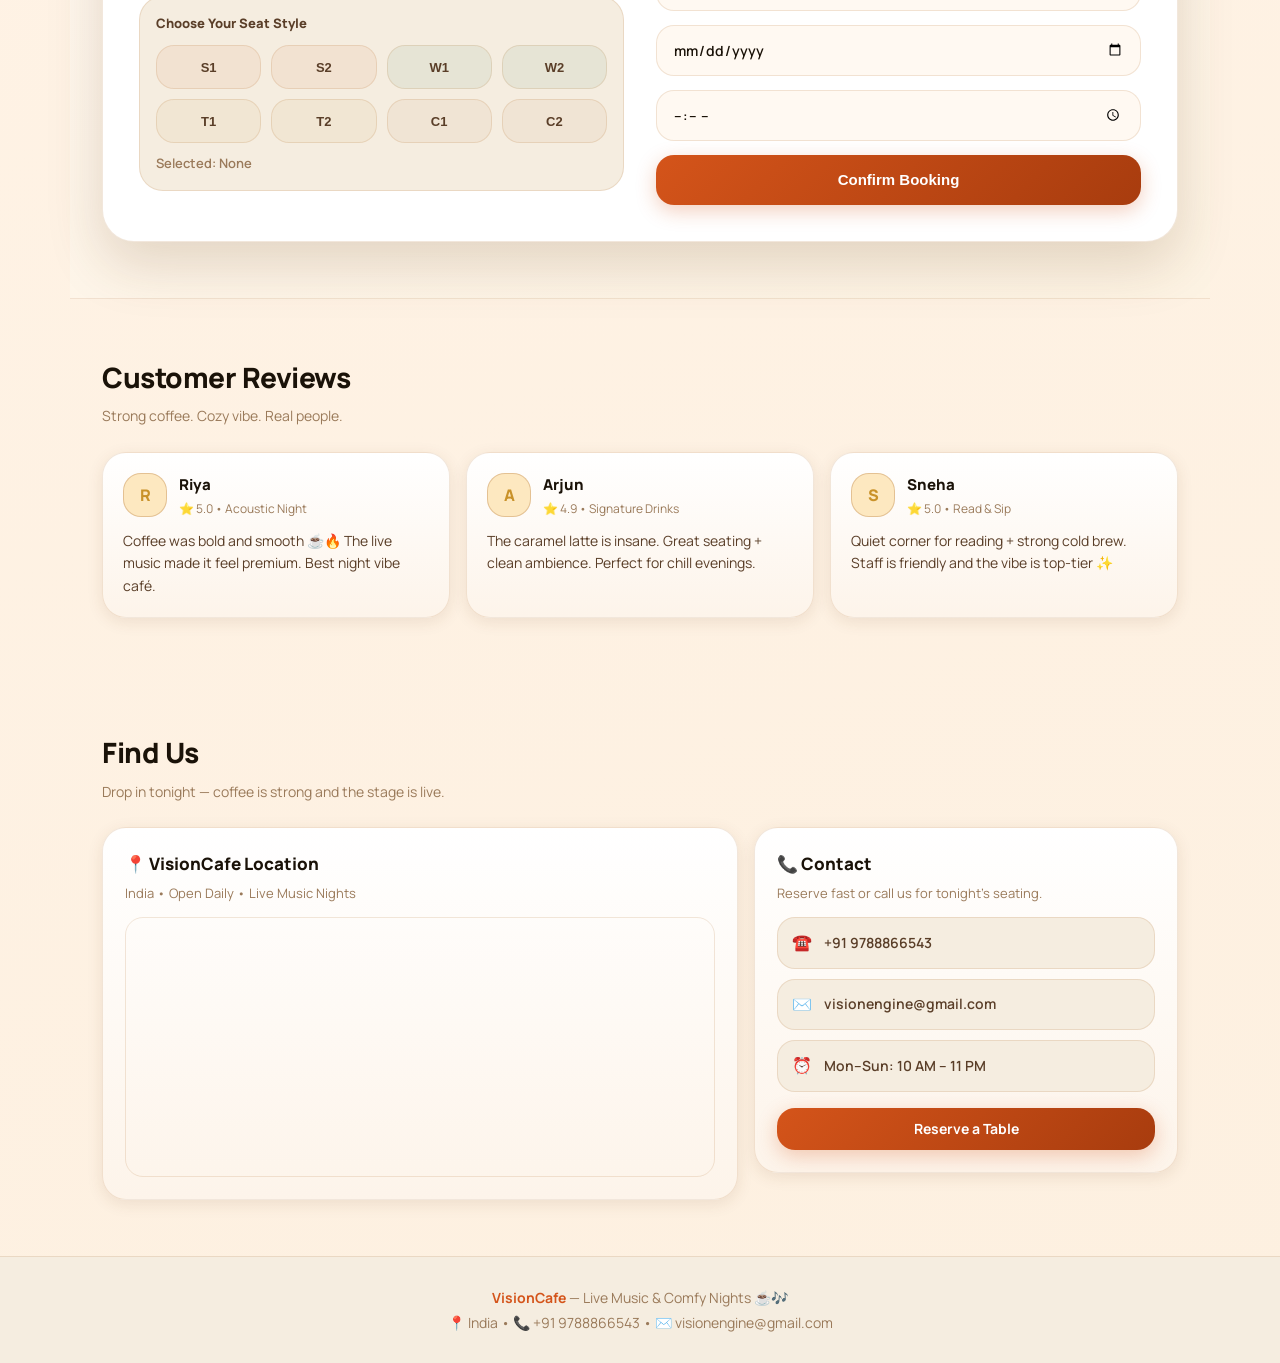
==== commit 44c03016: "Add detailed reference comments across all files for future reuse" ====
--- a/index.html
+++ b/index.html
@@ -1,48 +1,129 @@
 <!DOCTYPE html>
+<!--
+  INDEX.HTML — VISIONCAFE MAIN PAGE
+  ===========================================================
+  REUSE GUIDE FOR NEW SITES:
+  1. Copy this file and rename it for your project.
+  2. Update all <meta> tags in <head> with your site's info.
+  3. Replace og:image and twitter:image with a real 1200x630px
+     screenshot of your site for social link previews.
+  4. Update the canonical URL to your live domain.
+  5. Swap the Google Font link for any font from fonts.google.com.
+  6. Each section below is self-contained — copy/remove freely.
+
+  PAGE SECTIONS (in order):
+  - <head>         SEO, Open Graph, favicon, fonts, styles
+  - <header>       Sticky navbar + hamburger
+  - .mobile-nav    Mobile drawer (toggled by script.js)
+  - <main.hero>    Two-column hero: headline left, event card right
+  - #specials      Today's 3 featured specials
+  - #order         Horizontal drink carousel
+  - #lineup        Artist performance schedule
+  - #readandsip    Read & Sip info cards
+  - #menu          4-column signature menu grid
+  - #picks         Chef's + Barista's pick highlight cards
+  - #reserve       Table booking form + seat map
+  - #reviews       Customer review cards
+  - #visit         Google Map + contact details
+  - <footer>       Simple text footer
+  ===========================================================
+-->
 <html lang="en">
 <head>
   <meta charset="UTF-8" />
+  <!--
+    viewport meta: REQUIRED for mobile responsiveness.
+    width=device-width = use the device's actual screen width.
+    initial-scale=1.0  = don't zoom in/out on load.
+  -->
   <meta name="viewport" content="width=device-width, initial-scale=1.0" />
 
-  <!-- Primary SEO -->
+  <!-- ============================================================
+    PRIMARY SEO TAGS
+    These appear in Google search results.
+    - title: keep under 60 characters
+    - description: keep under 160 characters, include keywords
+    - keywords: optional, not heavily used by Google anymore
+    - robots: "index, follow" = crawl this page and follow links
+    - canonical: prevents duplicate content issues if the page
+      is accessible from multiple URLs
+  ============================================================ -->
   <title>VisionCafe | Live Music Nights & Specialty Coffee</title>
   <meta name="description" content="VisionCafe — specialty coffee, live acoustic music nights, cozy reading corners, and handcrafted drinks. Book your table today." />
   <meta name="keywords" content="VisionCafe, live music cafe, specialty coffee, acoustic nights, book a table, cafe India" />
   <meta name="author" content="VisionCafe" />
   <meta name="robots" content="index, follow" />
   <link rel="canonical" href="https://rnsingh123.github.io/Project0002/" />
-
-  <!-- Open Graph (Facebook / WhatsApp previews) -->
+  <!-- UPDATE canonical to your actual live URL before deploying -->
+
+  <!-- ============================================================
+    OPEN GRAPH TAGS
+    Controls how the page looks when shared on:
+    Facebook, WhatsApp, LinkedIn, Telegram, etc.
+    - og:image should be 1200x630px for best results.
+      Create one at canva.com or use a screenshot.
+    - og:url must match the canonical URL above.
+  ============================================================ -->
   <meta property="og:type" content="website" />
   <meta property="og:title" content="VisionCafe | Live Music Nights & Specialty Coffee" />
   <meta property="og:description" content="Strong brews, bold flavors, and a live stage that keeps the night alive. Reserve your seat at VisionCafe." />
   <meta property="og:url" content="https://rnsingh123.github.io/Project0002/" />
   <meta property="og:site_name" content="VisionCafe" />
   <meta property="og:image" content="https://rnsingh123.github.io/Project0002/assets/og-image.png" />
-
-  <!-- Twitter Card -->
+  <!-- TODO: Create assets/og-image.png (1200x630px) for social previews -->
+
+  <!-- ============================================================
+    TWITTER CARD TAGS
+    Controls how the page looks when shared on Twitter/X.
+    summary_large_image = big image preview (recommended).
+  ============================================================ -->
   <meta name="twitter:card" content="summary_large_image" />
   <meta name="twitter:title" content="VisionCafe | Live Music Nights" />
   <meta name="twitter:description" content="Strong brews, bold flavors, and a live stage that keeps the night alive." />
   <meta name="twitter:image" content="https://rnsingh123.github.io/Project0002/assets/og-image.png" />
 
-  <!-- Favicon -->
+  <!-- ============================================================
+    FAVICON + THEME COLOR
+    favicon.svg = browser tab icon (SVG works in all modern browsers)
+    apple-touch-icon = icon when added to iPhone home screen
+    theme-color = browser chrome color on Android Chrome
+    All favicon files live in /assets/
+  ============================================================ -->
   <link rel="icon" type="image/svg+xml" href="assets/favicon.svg" />
   <link rel="apple-touch-icon" href="assets/apple-touch-icon.png" />
   <meta name="theme-color" content="#d4541a" />
-
-  <!-- Fonts -->
+  <!-- theme-color matches --brand in theme.css — keep them in sync -->
+
+  <!-- ============================================================
+    GOOGLE FONTS
+    preconnect = tells browser to connect to Google's servers early
+    (speeds up font loading).
+    To change font: replace "Manrope" with any Google Font name,
+    and update --font-main in theme.css to match.
+  ============================================================ -->
   <link rel="preconnect" href="https://fonts.googleapis.com">
   <link rel="preconnect" href="https://fonts.gstatic.com" crossorigin>
   <link href="https://fonts.googleapis.com/css2?family=Manrope:wght@400;600;700;800&display=swap" rel="stylesheet">
 
-  <!-- Styles -->
+  <!-- ============================================================
+    STYLESHEETS
+    Load theme.css FIRST — it defines all CSS variables.
+    style.css imports theme.css too, but explicit order is safer.
+  ============================================================ -->
   <link rel="stylesheet" href="theme.css" />
   <link rel="stylesheet" href="style.css" />
 </head>
 
 <body>
 
+  <!-- ============================================================
+    NAVBAR
+    - position: sticky (stays at top while scrolling) via CSS
+    - .brand = logo area (icon + name + tag)
+    - .nav-links = desktop anchor links (hidden on mobile)
+    - .nav-actions = CTA button + hamburger (hamburger hidden on desktop)
+    - .desktop-only class hides the CTA button on mobile
+  ============================================================ -->
   <header class="navbar">
     <div class="brand">
       <span class="brand-icon">☕</span>
@@ -51,6 +132,7 @@
     </div>
 
     <nav class="nav-links" id="navLinks">
+      <!-- Each href="#id" scrolls to the matching section -->
       <a href="#events">Tonight</a>
       <a href="#lineup">Line-Up</a>
       <a href="#reserve">Reserve</a>
@@ -59,14 +141,21 @@
     </nav>
 
     <div class="nav-actions">
+      <!-- .desktop-only hides this on mobile (see @media in style.css) -->
       <a href="#reserve" class="btn btn-primary desktop-only">Book a Table</a>
+      <!-- Hamburger: 3 <span> lines animate into X via CSS + JS -->
       <button class="hamburger" id="hamburger" aria-label="Open menu">
         <span></span><span></span><span></span>
       </button>
     </div>
   </header>
 
-  <!-- Mobile Nav Drawer -->
+  <!-- ============================================================
+    MOBILE NAV DRAWER
+    Hidden by default. JS adds .open class when hamburger is clicked.
+    All links close the drawer on tap (handled in script.js).
+    Sits directly below the navbar in the DOM flow.
+  ============================================================ -->
   <div class="mobile-nav" id="mobileNav">
     <a href="#events" class="mobile-nav-link">Tonight</a>
     <a href="#lineup" class="mobile-nav-link">Line-Up</a>
@@ -76,41 +165,44 @@
     <a href="#reserve" class="btn btn-primary" style="margin-top:8px;">Book a Table</a>
   </div>
 
-  <!-- HERO -->
+  <!-- ============================================================
+    HERO SECTION
+    Two-column CSS grid: .hero-left (headline) | .hero-right (event card)
+    On mobile, collapses to single column (see @media in style.css).
+    Uses <main> tag for semantic HTML — only one <main> per page.
+  ============================================================ -->
   <main class="hero">
+
+    <!-- Left column: headline, subtitle, CTA buttons, stats -->
     <section class="hero-left">
+      <!-- .hero-chip = small pill label above the headline -->
       <p class="hero-chip">🔥 Strong Roast • Live Music • Late Night Energy</p>
 
+      <!-- h1 = main page heading, only one per page for SEO -->
       <h1 class="hero-title">
         Coffee, Comfort & <span class="highlight">Tonight's Live Music</span>.
+        <!-- .highlight applies gradient text effect via CSS -->
       </h1>
 
       <p class="hero-subtitle">
         Strong brews, bold flavors, and a live stage that keeps the night alive.
       </p>
 
+      <!-- Two CTA buttons: primary action + secondary action -->
       <div class="hero-buttons">
         <a href="#order" class="btn btn-primary">Order Now</a>
         <a href="#reserve" class="btn btn-secondary">Reserve Table</a>
       </div>
 
+      <!-- Quick stats row: rating, show time, seat count -->
       <div class="hero-stats">
-        <div class="stat">
-          <h3>4.9★</h3>
-          <p>Rated by customers</p>
-        </div>
-        <div class="stat">
-          <h3>7:30 PM</h3>
-          <p>Show starts</p>
-        </div>
-        <div class="stat">
-          <h3>30+</h3>
-          <p>Seats available</p>
-        </div>
+        <div class="stat"><h3>4.9★</h3><p>Rated by customers</p></div>
+        <div class="stat"><h3>7:30 PM</h3><p>Show starts</p></div>
+        <div class="stat"><h3>30+</h3><p>Seats available</p></div>
       </div>
     </section>
 
-    <!-- Tonight's Event Card -->
+    <!-- Right column: tonight's event card (id="events" for nav link) -->
     <aside class="hero-right" id="events">
       <div class="event-card">
         <p class="small-title">Tonight's Events</p>
@@ -118,6 +210,7 @@
         <p class="event-desc">
           Smooth vocals + warm lights + coffee aroma. Perfect for chill evenings.
         </p>
+        <!-- .pill = small info tag, reuse for any metadata -->
         <div class="event-meta">
           <span class="pill">🕘 7:30 PM</span>
           <span class="pill">📍 Stage A</span>
@@ -128,7 +221,12 @@
     </aside>
   </main>
 
-  <!-- TODAY'S SPECIALS -->
+  <!-- ============================================================
+    TODAY'S SPECIALS
+    3-column card grid. Each card has a colored tag, name,
+    description, price, and order button.
+    .special-tag variants: default (red), .coffee (gold), .blue (green)
+  ============================================================ -->
   <section class="section" id="specials">
     <div class="section-head">
       <h2>Today's Special</h2>
@@ -165,7 +263,13 @@
     </div>
   </section>
 
-  <!-- SIGNATURE DRINKS CAROUSEL -->
+  <!-- ============================================================
+    SIGNATURE DRINKS CAROUSEL
+    Horizontally scrollable row of drink cards.
+    Arrow buttons (.carousel-btn) scroll by 280px via script.js.
+    On mobile: buttons hidden, scroll-snap handles swiping.
+    To add more drinks: duplicate a .drink-card block.
+  ============================================================ -->
   <section class="section" id="order">
     <div class="section-head">
       <h2>Signature Drinks</h2>
@@ -174,6 +278,7 @@
     <div class="carousel-wrap">
       <button class="carousel-btn left" aria-label="Scroll left">‹</button>
       <div class="carousel" id="drinkCarousel">
+        <!-- Each .drink-card = one item in the carousel -->
         <div class="drink-card">
           <h3>Caramel Latte</h3>
           <p>Sweet, smooth & creamy.</p>
@@ -219,7 +324,12 @@
     </div>
   </section>
 
-  <!-- ARTIST LINE-UP -->
+  <!-- ============================================================
+    ARTIST LINE-UP
+    3-column grid. Each card: letter avatar, name, genre, time.
+    To use real photos: replace .artist-avatar letter with <img>.
+    To add more artists: duplicate an .artist-card block.
+  ============================================================ -->
   <section class="section" id="lineup">
     <div class="section-head">
       <h2>Artist Line-Up</h2>
@@ -227,7 +337,7 @@
     </div>
     <div class="lineup-grid">
       <div class="artist-card">
-        <div class="artist-avatar">A</div>
+        <div class="artist-avatar">A</div><!-- replace with <img> for real photo -->
         <div class="artist-info">
           <h3>Aarav Beats</h3>
           <p>Acoustic • Indie</p>
@@ -253,13 +363,20 @@
     </div>
   </section>
 
-  <!-- READ & SIP -->
+  <!-- ============================================================
+    READ & SIP
+    3 info cards: book categories (chips), quiet zones (list),
+    reading seats (2x2 grid).
+    The section has a tinted background set via #readandsip in CSS.
+  ============================================================ -->
   <section class="section" id="readandsip">
     <div class="section-head">
       <h2>Read & Sip 📚☕</h2>
       <p>Quiet corners, warm coffee, and books that match your mood.</p>
     </div>
     <div class="read-grid">
+
+      <!-- Card 1: category chips — reuse .chips + .chip anywhere -->
       <div class="read-card">
         <h3>Book Categories</h3>
         <p>Pick your vibe and enjoy your perfect coffee pairing.</p>
@@ -272,6 +389,8 @@
           <span class="chip">Romance</span>
         </div>
       </div>
+
+      <!-- Card 2: styled list — reuse .read-list for any feature list -->
       <div class="read-card">
         <h3>Quiet Zones</h3>
         <p>Designed for focus, reading, and peaceful conversations.</p>
@@ -282,6 +401,8 @@
           <li>🎧 Headphones Friendly</li>
         </ul>
       </div>
+
+      <!-- Card 3: 2x2 mini grid — reuse .seat-grid + .seat-box -->
       <div class="read-card">
         <h3>Reading Seats</h3>
         <p>Choose the seat that matches your comfort.</p>
@@ -295,7 +416,12 @@
     </div>
   </section>
 
-  <!-- SIGNATURE MENU -->
+  <!-- ============================================================
+    SIGNATURE MENU
+    4-column grid (2 on tablet, 1 on mobile).
+    Each card: icon, badge, name, description, price, add button.
+    To add items: duplicate a .menu-card block.
+  ============================================================ -->
   <section class="section" id="menu">
     <div class="section-head">
       <h2>Signature Menu</h2>
@@ -329,7 +455,11 @@
     </div>
   </section>
 
-  <!-- PICKS -->
+  <!-- ============================================================
+    CHEF'S & BARISTA'S PICKS
+    2-column highlight cards. .pick-badge has two color variants:
+    default (red/brand) and .barista (gold).
+  ============================================================ -->
   <section class="section" id="picks">
     <div class="section-head">
       <h2>Chef's Pick & Barista's Pick</h2>
@@ -343,7 +473,7 @@
         <div class="pick-bottom"><span class="price">₹129</span><button class="btn btn-primary">Add</button></div>
       </div>
       <div class="pick-card">
-        <span class="pick-badge barista">☕ Barista's Pick</span>
+        <span class="pick-badge barista">☕ Barista's Pick</span><!-- .barista = gold color variant -->
         <h3>Dark Roast Espresso</h3>
         <p>Strong shot, bold flavor, perfect for late nights.</p>
         <div class="pick-bottom"><span class="price">₹99</span><button class="btn btn-primary">Add</button></div>
@@ -351,15 +481,26 @@
     </div>
   </section>
 
-  <!-- RESERVE -->
+  <!-- ============================================================
+    RESERVE A TABLE
+    Split layout: left = seat visual picker, right = booking form.
+    Seat buttons are color-coded by type (sofa/window/study/couple).
+    JS handles seat selection (adds .selected class).
+    Form currently has no backend — connect to Formspree, EmailJS,
+    or your own API to make it functional.
+  ============================================================ -->
   <section class="section" id="reserve">
     <div class="reserve-box">
+
+      <!-- Left: seat map -->
       <div class="reserve-left">
         <h2>Reserve a Table</h2>
         <p>Pick your seat like booking a flight — quick & satisfying.</p>
         <div class="seat-map">
           <p class="seat-title">Choose Your Seat Style</p>
+          <!-- id="seatGrid" is used by script.js for click delegation -->
           <div class="seat-grid-map" id="seatGrid">
+            <!-- S = Sofa, W = Window, T = Study Table, C = Couple -->
             <button class="seat seat-sofa">S1</button>
             <button class="seat seat-sofa">S2</button>
             <button class="seat seat-window">W1</button>
@@ -369,9 +510,12 @@
             <button class="seat seat-couple">C1</button>
             <button class="seat seat-couple">C2</button>
           </div>
+          <!-- id="seatSelected" is updated by script.js on seat click -->
           <p class="seat-note">Selected: <span id="seatSelected">None</span></p>
         </div>
       </div>
+
+      <!-- Right: booking form — connect to backend to make functional -->
       <form class="reserve-form">
         <input type="text" placeholder="Your Name" required />
         <input type="tel" placeholder="Phone Number" required />
@@ -382,7 +526,12 @@
     </div>
   </section>
 
-  <!-- REVIEWS -->
+  <!-- ============================================================
+    CUSTOMER REVIEWS
+    3-column grid. Each card: letter avatar, name, rating, review.
+    To add more reviews: duplicate a .review-card block.
+    Replace letter avatars with <img> for real customer photos.
+  ============================================================ -->
   <section class="section" id="reviews">
     <div class="section-head">
       <h2>Customer Reviews</h2>
@@ -391,7 +540,7 @@
     <div class="reviews-grid">
       <div class="review-card">
         <div class="review-top">
-          <div class="review-avatar">R</div>
+          <div class="review-avatar">R</div><!-- replace with <img> for real photo -->
           <div><h3>Riya</h3><p class="review-meta">⭐ 5.0 • Acoustic Night</p></div>
         </div>
         <p class="review-text">Coffee was bold and smooth ☕🔥 The live music made it feel premium. Best night vibe café.</p>
@@ -413,17 +562,25 @@
     </div>
   </section>
 
-  <!-- VISIT / MAP -->
+  <!-- ============================================================
+    FIND US — MAP + CONTACT
+    Two-column: left = Google Maps embed, right = contact details.
+    To change the map location: update the iframe src URL.
+    Use https://maps.google.com/maps?q=YOUR+ADDRESS&output=embed
+  ============================================================ -->
   <section class="section" id="visit">
     <div class="section-head">
       <h2>Find Us</h2>
       <p>Drop in tonight — coffee is strong and the stage is live.</p>
     </div>
     <div class="visit-grid">
+
+      <!-- Left: embedded map -->
       <div class="visit-card">
         <h3>📍 VisionCafe Location</h3>
         <p class="visit-text">India • Open Daily • Live Music Nights</p>
         <div class="map-box">
+          <!-- loading="lazy" defers iframe load until scrolled into view -->
           <iframe
             title="VisionCafe Location"
             src="https://maps.google.com/maps?q=India&t=&z=13&ie=UTF8&iwloc=&output=embed"
@@ -431,6 +588,8 @@
           ></iframe>
         </div>
       </div>
+
+      <!-- Right: contact info + CTA -->
       <div class="visit-card">
         <h3>📞 Contact</h3>
         <p class="visit-text">Reserve fast or call us for tonight's seating.</p>
@@ -444,11 +603,21 @@
     </div>
   </section>
 
+  <!-- ============================================================
+    FOOTER
+    id="contact" so the navbar "Contact" link scrolls here.
+    Keep it simple — just brand name, location, phone, email.
+  ============================================================ -->
   <footer class="footer" id="contact">
     <p><b>VisionCafe</b> — Live Music & Comfy Nights ☕🎶</p>
     <p>📍 India • 📞 +91 9788866543 • ✉️ visionengine@gmail.com</p>
   </footer>
 
+  <!-- ============================================================
+    SCRIPTS
+    Loaded at the bottom of <body> so the DOM is ready when JS runs.
+    script.js handles: hamburger menu, carousel buttons, seat map.
+  ============================================================ -->
   <script src="script.js"></script>
 </body>
 </html>
--- a/theme.css
+++ b/theme.css
@@ -1,55 +1,131 @@
-/* =============================================
-   VISIONCAFE — THEME FILE
-   Light & Warm Live Music Cafe Theme
-   ============================================= */
+/* =================================================================
+   THEME.CSS — DESIGN TOKENS
+   -----------------------------------------------------------------
+   HOW TO USE FOR A NEW SITE:
+   1. Copy this file into your new project as-is.
+   2. Change the values inside :root{} to match your brand.
+   3. Never hardcode colors/fonts/shadows in style.css —
+      always reference a variable from here instead.
+   4. To switch the whole site's look, you only edit THIS file.
+   -----------------------------------------------------------------
+   NAMING CONVENTION:
+   --bg-*        → background surfaces (page, card, muted areas)
+   --brand-*     → primary brand color and its variants
+   --accent-*    → secondary highlight color (e.g. green, blue)
+   --gold-*      → warm gold tones (coffee/music vibe)
+   --text-*      → text hierarchy (primary > secondary > muted)
+   --border      → subtle border, --border-strong for emphasis
+   --shadow-*    → sm / md / lg elevation levels
+   --radius-*    → corner rounding scale
+   --gradient-*  → reusable gradient shortcuts
+   ================================================================= */
 
 :root {
-  /* --- Background Palette --- */
-  --bg-base:        #fdf6ee;   /* warm cream */
-  --bg-surface:     #fff9f2;   /* soft off-white */
-  --bg-card:        #ffffff;   /* pure white cards */
-  --bg-muted:       #f5ede0;   /* muted warm tone */
 
-  /* --- Brand Colors --- */
-  --brand:          #d4541a;   /* deep burnt orange */
-  --brand-dark:     #a83c0e;   /* darker burnt orange */
-  --brand-light:    #f4a96a;   /* soft peach-orange */
+  /* ---------------------------------------------------------------
+     BACKGROUNDS
+     bg-base    = full page background
+     bg-surface = slightly lighter surface (inputs, alt sections)
+     bg-card    = white card background
+     bg-muted   = warm tinted areas (footers, seat maps, chips)
+  --------------------------------------------------------------- */
+  --bg-base:        #fdf6ee;
+  --bg-surface:     #fff9f2;
+  --bg-card:        #ffffff;
+  --bg-muted:       #f5ede0;
 
-  /* --- Accent --- */
-  --accent:         #2c6e49;   /* forest green (music/stage feel) */
-  --accent-light:   #d4edda;   /* light green tint */
+  /* ---------------------------------------------------------------
+     BRAND COLORS
+     Change these 3 to rebrand the entire site instantly.
+     brand       = main CTA color (buttons, highlights, prices)
+     brand-dark  = hover/pressed state of brand
+     brand-light = soft tint for backgrounds and chips
+  --------------------------------------------------------------- */
+  --brand:          #d4541a;   /* burnt orange — change for new brand */
+  --brand-dark:     #a83c0e;
+  --brand-light:    #f4a96a;
 
-  /* --- Gold / Coffee Tones --- */
-  --gold:           #c9922a;   /* warm gold */
-  --gold-light:     #fde8c0;   /* pale gold */
+  /* ---------------------------------------------------------------
+     ACCENT COLOR
+     Used for secondary tags (e.g. "Music Combo" badge).
+     Swap to any color that complements your brand.
+  --------------------------------------------------------------- */
+  --accent:         #2c6e49;   /* forest green */
+  --accent-light:   #d4edda;
 
-  /* --- Text --- */
-  --text-primary:   #1a1208;   /* near-black warm */
-  --text-secondary: #5a3e28;   /* warm brown */
-  --text-muted:     #9a7a5a;   /* muted tan */
+  /* ---------------------------------------------------------------
+     GOLD / WARM TONES
+     Used for badges, avatars, and warm highlights.
+     Works well for food/cafe/hospitality sites.
+  --------------------------------------------------------------- */
+  --gold:           #c9922a;
+  --gold-light:     #fde8c0;
 
-  /* --- Borders & Shadows --- */
+  /* ---------------------------------------------------------------
+     TEXT HIERARCHY
+     Always use these instead of hardcoded colors.
+     primary   = headings, important labels
+     secondary = body text, descriptions
+     muted     = placeholders, meta info, subtitles
+  --------------------------------------------------------------- */
+  --text-primary:   #1a1208;
+  --text-secondary: #5a3e28;
+  --text-muted:     #9a7a5a;
+
+  /* ---------------------------------------------------------------
+     BORDERS
+     border        = default subtle border on cards/inputs
+     border-strong = more visible border for badges/tags
+  --------------------------------------------------------------- */
   --border:         rgba(180, 120, 60, 0.18);
   --border-strong:  rgba(180, 120, 60, 0.35);
+
+  /* ---------------------------------------------------------------
+     SHADOWS — elevation scale
+     sm = cards, inputs (low elevation)
+     md = hovered cards, dropdowns (mid elevation)
+     lg = modals, reserve box (high elevation)
+  --------------------------------------------------------------- */
   --shadow-sm:      0 4px 16px rgba(100, 60, 20, 0.10);
   --shadow-md:      0 10px 32px rgba(100, 60, 20, 0.14);
   --shadow-lg:      0 22px 55px rgba(100, 60, 20, 0.18);
 
-  /* --- Glass / Overlay --- */
+  /* ---------------------------------------------------------------
+     GLASS / FROSTED EFFECT
+     Used on sticky navbar and mobile drawer.
+     Pair with backdrop-filter: blur() in CSS.
+  --------------------------------------------------------------- */
   --glass:          rgba(255, 255, 255, 0.72);
   --glass-border:   rgba(255, 255, 255, 0.85);
 
-  /* --- Typography --- */
+  /* ---------------------------------------------------------------
+     TYPOGRAPHY
+     Change --font-main to swap the entire site's font.
+     Load the new font in <head> via Google Fonts first.
+  --------------------------------------------------------------- */
   --font-main:      "Manrope", Arial, Helvetica, sans-serif;
 
-  /* --- Radius --- */
+  /* ---------------------------------------------------------------
+     BORDER RADIUS SCALE
+     sm   = small chips, tags
+     md   = inputs, buttons, small cards
+     lg   = section cards, carousels
+     xl   = large containers (reserve box)
+     pill = fully rounded (badges, pills)
+  --------------------------------------------------------------- */
   --radius-sm:      12px;
   --radius-md:      18px;
   --radius-lg:      24px;
   --radius-xl:      32px;
   --radius-pill:    999px;
 
-  /* --- Gradients --- */
+  /* ---------------------------------------------------------------
+     GRADIENTS
+     gradient-brand = primary button / highlight text
+     gradient-warm  = decorative warm gradient
+     gradient-bg    = full page background
+     gradient-card  = subtle card background (white → warm tint)
+  --------------------------------------------------------------- */
   --gradient-brand: linear-gradient(135deg, var(--brand), var(--brand-dark));
   --gradient-warm:  linear-gradient(135deg, var(--brand-light), var(--gold));
   --gradient-bg:    linear-gradient(160deg, #fdf6ee 0%, #fff3e6 50%, #fdf0e0 100%);
--- a/style.css
+++ b/style.css
@@ -1,11 +1,51 @@
-/* =====================
-   IMPORT THEME
-===================== */
+/* =================================================================
+   STYLE.CSS — COMPONENT STYLES
+   -----------------------------------------------------------------
+   All visual styles live here. Colors, fonts, spacing, and
+   shadows are pulled from theme.css via CSS variables.
+
+   REUSE GUIDE FOR NEW SITES:
+   - Copy the section you need (e.g. NAVBAR, CAROUSEL, RESERVE)
+   - Swap class names to match your HTML
+   - All values reference theme.css tokens — just update theme.css
+     to restyle everything at once.
+
+   FILE STRUCTURE (in order):
+   1.  Import Theme
+   2.  Base Reset
+   3.  Navbar
+   4.  Buttons
+   5.  Hero Layout
+   6.  Event Card
+   7.  Sections (shared wrapper)
+   8.  Today's Specials
+   9.  Carousel
+   10. Artist Line-Up
+   11. Read & Sip
+   12. Signature Menu
+   13. Chef's / Barista's Picks
+   14. Reserve Section + Seat Map
+   15. Reviews
+   16. Visit / Map + Contact
+   17. Footer
+   18. Hamburger + Mobile Nav Drawer
+   19. Responsive Breakpoints
+   ================================================================= */
+
+
+/* =================================================================
+   1. IMPORT THEME
+   Always import theme.css first so all variables are available.
+   ================================================================= */
 @import url("theme.css");
 
-/* =====================
-   BASE RESET
-===================== */
+
+/* =================================================================
+   2. BASE RESET
+   Removes default browser margin/padding. box-sizing: border-box
+   makes width/height include padding — much easier to work with.
+   scroll-behavior: smooth makes anchor links (#section) animate.
+   ================================================================= */
 *, *::before, *::after {
   margin: 0;
   padding: 0;
@@ -13,7 +53,7 @@
 }
 
 html {
-  scroll-behavior: smooth;
+  scroll-behavior: smooth; /* smooth scroll for all anchor links */
 }
 
 body {
@@ -24,9 +64,17 @@
   line-height: 1.6;
 }
 
-/* =====================
-   NAVBAR
-===================== */
+
+/* =================================================================
+   3. NAVBAR
+   -----------------------------------------------------------------
+   position: sticky keeps it visible while scrolling.
+   backdrop-filter: blur() creates the frosted glass effect.
+   z-index: 100 keeps it above all other content.
+
+   REUSE: Copy .navbar, .brand, .nav-links, .nav-actions.
+   Change brand colors via --brand in theme.css.
+   ================================================================= */
 .navbar {
   position: sticky;
   top: 0;
@@ -35,9 +83,9 @@
   display: flex;
   align-items: center;
   justify-content: space-between;
-  background: var(--glass);
-  backdrop-filter: blur(14px);
-  -webkit-backdrop-filter: blur(14px);
+  background: var(--glass);           /* frosted glass bg */
+  backdrop-filter: blur(14px);        /* blur behind navbar */
+  -webkit-backdrop-filter: blur(14px);/* Safari support */
   border-bottom: 1px solid var(--border);
   box-shadow: var(--shadow-sm);
 }
@@ -50,9 +98,7 @@
   color: var(--text-primary);
 }
 
-.brand-icon {
-  font-size: 22px;
-}
+.brand-icon { font-size: 22px; }
 
 .brand-name {
   font-size: 18px;
@@ -61,6 +107,7 @@
   color: var(--brand);
 }
 
+/* small pill tag next to brand name */
 .brand-tag {
   font-size: 11px;
   font-weight: 700;
@@ -95,11 +142,19 @@
 .nav-actions {
   display: flex;
   align-items: center;
-}
-
-/* =====================
-   BUTTONS
-===================== */
+  gap: 10px;
+}
+
+
+/* =================================================================
+   4. BUTTONS
+   -----------------------------------------------------------------
+   Two variants: btn-primary (brand CTA) and btn-secondary (ghost).
+   btn-full stretches to 100% width — useful inside forms/cards.
+
+   REUSE: Add class="btn btn-primary" to any <a> or <button>.
+   Change button color via --brand and --gradient-brand in theme.css.
+   ================================================================= */
 .btn {
   display: inline-flex;
   align-items: center;
@@ -115,6 +170,7 @@
   transition: transform 0.2s ease, box-shadow 0.2s ease;
 }
 
+/* primary = filled brand color */
 .btn-primary {
   background: var(--gradient-brand);
   color: #fff;
@@ -126,6 +182,7 @@
   box-shadow: 0 12px 28px rgba(212, 84, 26, 0.38);
 }
 
+/* secondary = outlined / ghost style */
 .btn-secondary {
   background: var(--bg-muted);
   color: var(--brand);
@@ -137,39 +194,36 @@
   transform: translateY(-2px);
 }
 
-.btn-full {
-  width: 100%;
-}
-
-/* =====================
-   HERO LAYOUT
-===================== */
+/* stretches button to fill its container */
+.btn-full { width: 100%; }
+
+/* hide on mobile — used for navbar CTA */
+/* toggled via @media at the bottom of this file */
+
+
+/* =================================================================
+   5. HERO LAYOUT
+   -----------------------------------------------------------------
+   Two-column grid: left = headline + stats, right = event card.
+   On mobile (<900px) this collapses to a single column.
+
+   REUSE: The .hero grid pattern works for any landing page hero.
+   Adjust grid-template-columns ratio to change left/right balance.
+   ================================================================= */
 .hero {
   max-width: 1140px;
   margin: 0 auto;
   padding: 64px 32px 40px;
   display: grid;
-  grid-template-columns: 1.3fr 0.7fr;
-  grid-template-rows: auto auto;
+  grid-template-columns: 1.3fr 0.7fr; /* left wider than right */
   gap: 28px;
   align-items: start;
 }
 
-.hero-left {
-  grid-column: 1;
-  grid-row: 1;
-}
-
-.hero-right {
-  grid-column: 2;
-  grid-row: 1 / 3;
-  align-self: start;
-}
-
-.section-tight {
-  padding-top: 0;
-}
-
+.hero-left  { grid-column: 1; grid-row: 1; }
+.hero-right { grid-column: 2; grid-row: 1; align-self: start; }
+
+/* small pill label above the headline */
 .hero-chip {
   display: inline-block;
   padding: 8px 14px;
@@ -190,11 +244,12 @@
   color: var(--text-primary);
 }
 
+/* gradient text effect on a span inside the title */
 .highlight {
   background: var(--gradient-brand);
   -webkit-background-clip: text;
   background-clip: text;
-  color: transparent;
+  color: transparent; /* makes the gradient show through */
 }
 
 .hero-subtitle {
@@ -212,6 +267,7 @@
   margin-bottom: 32px;
 }
 
+/* stat row: rating, show time, seats */
 .hero-stats {
   display: flex;
   gap: 14px;
@@ -240,9 +296,15 @@
   font-weight: 600;
 }
 
-/* =====================
-   EVENT CARD (hero-right)
-===================== */
+
+/* =================================================================
+   6. EVENT CARD  (hero-right / aside)
+   -----------------------------------------------------------------
+   Sits in the right column of the hero. Shows tonight's event
+   details with time/location pills and a CTA button.
+
+   REUSE: Works for any "featured info" sidebar card.
+   ================================================================= */
 .event-card {
   background: var(--gradient-card);
   border: 1px solid var(--border);
@@ -251,6 +313,7 @@
   padding: 24px;
 }
 
+/* small uppercase label above the card title */
 .small-title {
   font-size: 12px;
   font-weight: 700;
@@ -274,6 +337,7 @@
   font-size: 14px;
 }
 
+/* row of info pills (time, location, entry) */
 .event-meta {
   display: flex;
   flex-wrap: wrap;
@@ -281,6 +345,7 @@
   margin-bottom: 18px;
 }
 
+/* reusable pill/tag component */
 .pill {
   font-size: 12px;
   font-weight: 700;
@@ -291,18 +356,23 @@
   color: var(--text-secondary);
 }
 
-/* =====================
-   SECTIONS
-===================== */
+
+/* =================================================================
+   7. SECTIONS  (shared wrapper)
+   -----------------------------------------------------------------
+   .section = max-width container with consistent padding.
+   .section-head = title + subtitle above any grid/list.
+
+   REUSE: Wrap every page section in <section class="section">.
+   Add id="sectionname" for anchor link navigation.
+   ================================================================= */
 .section {
   max-width: 1140px;
   margin: 0 auto;
   padding: 56px 32px;
 }
 
-.section-head {
-  margin-bottom: 24px;
-}
+.section-head { margin-bottom: 24px; }
 
 .section-head h2 {
   font-size: 28px;
@@ -317,9 +387,26 @@
   font-size: 14px;
 }
 
-/* =====================
-   TODAY'S SPECIALS
-===================== */
+/* used when a section needs a tinted full-width background */
+/* apply directly on the <section> element, not .section */
+#readandsip,
+#reserve {
+  background: linear-gradient(160deg, #fff8f0, #fdf3e3);
+  border-top: 1px solid var(--border);
+  border-bottom: 1px solid var(--border);
+}
+
+
+/* =================================================================
+   8. TODAY'S SPECIALS
+   -----------------------------------------------------------------
+   3-column card grid. Each card has a colored tag, title,
+   description, price, and order button.
+
+   REUSE: Works for any "featured items" grid (products, services).
+   Add more .special-tag color variants by adding a new modifier
+   class (e.g. .special-tag.green) with different rgba values.
+   ================================================================= */
 .special-grid {
   display: grid;
   grid-template-columns: repeat(3, 1fr);
@@ -350,9 +437,9 @@
 .special-card p {
   font-size: 13px;
   color: var(--text-muted);
-  margin-bottom: 0;
-}
-
+}
+
+/* default tag = brand/red */
 .special-tag {
   display: inline-block;
   font-size: 11px;
@@ -365,18 +452,21 @@
   margin-bottom: 12px;
 }
 
+/* modifier: gold/coffee tone */
 .special-tag.coffee {
   background: var(--gold-light);
   border-color: var(--border-strong);
   color: var(--gold);
 }
 
+/* modifier: green/accent tone */
 .special-tag.blue {
   background: rgba(44, 110, 73, 0.10);
   border-color: rgba(44, 110, 73, 0.25);
   color: var(--accent);
 }
 
+/* price + button row at bottom of card */
 .special-bottom {
   display: flex;
   justify-content: space-between;
@@ -384,17 +474,25 @@
   margin-top: 14px;
 }
 
+/* reusable price display — used across specials, menu, picks */
 .price {
   font-weight: 900;
   font-size: 18px;
   color: var(--brand);
 }
 
-/* =====================
-   CAROUSEL (Signature Drinks)
-===================== */
+
+/* =================================================================
+   9. CAROUSEL  (Signature Drinks)
+   -----------------------------------------------------------------
+   Horizontally scrollable card row with prev/next buttons.
+   On mobile, buttons are hidden and scroll-snap takes over
+   for a native swipe feel.
+
+   REUSE: Works for any horizontal scroll list (products, photos).
+   Change .drink-card min-width to control how many cards show.
+   ================================================================= */
 .carousel-wrap {
-  position: relative;
   display: flex;
   align-items: center;
   gap: 10px;
@@ -403,22 +501,21 @@
 .carousel {
   display: flex;
   gap: 14px;
-  overflow-x: auto;
+  overflow-x: auto;          /* enables horizontal scroll */
   scroll-behavior: smooth;
   padding: 10px 4px;
   border-radius: var(--radius-lg);
   flex: 1;
 }
 
-.carousel::-webkit-scrollbar {
-  height: 5px;
-}
-
+/* thin custom scrollbar (desktop only) */
+.carousel::-webkit-scrollbar { height: 5px; }
 .carousel::-webkit-scrollbar-thumb {
   background: var(--border-strong);
   border-radius: var(--radius-pill);
 }
 
+/* prev / next arrow buttons */
 .carousel-btn {
   flex-shrink: 0;
   width: 42px;
@@ -438,14 +535,15 @@
   transform: scale(1.05);
 }
 
+/* individual drink card inside carousel */
 .drink-card {
-  min-width: 220px;
+  min-width: 220px;          /* controls how many cards are visible */
   padding: 18px;
   border-radius: var(--radius-lg);
   background: var(--gradient-card);
   border: 1px solid var(--border);
   box-shadow: var(--shadow-sm);
-  flex-shrink: 0;
+  flex-shrink: 0;            /* prevents cards from shrinking */
   transition: transform 0.25s ease, box-shadow 0.25s ease;
 }
 
@@ -461,10 +559,7 @@
   margin-bottom: 6px;
 }
 
-.drink-card p {
-  font-size: 13px;
-  color: var(--text-muted);
-}
+.drink-card p { font-size: 13px; color: var(--text-muted); }
 
 .drink-bottom {
   display: flex;
@@ -473,9 +568,16 @@
   margin-top: 14px;
 }
 
-/* =====================
-   LINE-UP
-===================== */
+
+/* =================================================================
+   10. ARTIST LINE-UP
+   -----------------------------------------------------------------
+   3-column grid of artist cards. Each card has an avatar letter,
+   name, genre, and performance time.
+
+   REUSE: Works for team pages, speaker lists, staff profiles.
+   Replace the letter avatar with an <img> for real photos.
+   ================================================================= */
 .lineup-grid {
   display: grid;
   grid-template-columns: repeat(3, 1fr);
@@ -499,6 +601,7 @@
   box-shadow: var(--shadow-md);
 }
 
+/* letter avatar — replace with img for real photos */
 .artist-avatar {
   width: 46px;
   height: 46px;
@@ -514,9 +617,7 @@
   flex-shrink: 0;
 }
 
-.artist-info {
-  flex: 1;
-}
+.artist-info { flex: 1; }
 
 .artist-info h3 {
   font-size: 15px;
@@ -525,27 +626,27 @@
   margin-bottom: 3px;
 }
 
-.artist-info p {
-  font-size: 12px;
-  color: var(--text-muted);
-}
+.artist-info p { font-size: 12px; color: var(--text-muted); }
 
 .artist-time {
   font-weight: 800;
   font-size: 13px;
   color: var(--brand);
-  white-space: nowrap;
-}
-
-/* =====================
-   READ & SIP
-===================== */
-#readandsip {
-  background: linear-gradient(160deg, #fff8f0, #fdf3e3);
-  border-top: 1px solid var(--border);
-  border-bottom: 1px solid var(--border);
-}
-
+  white-space: nowrap; /* prevents time from wrapping */
+}
+
+
+/* =================================================================
+   11. READ & SIP
+   -----------------------------------------------------------------
+   3-column grid of info cards: categories (chips), zones (list),
+   and seat types (2x2 mini grid).
+
+   REUSE:
+   - .chips + .chip = tag/filter row (reuse anywhere)
+   - .read-list = styled icon list (reuse for features/amenities)
+   - .seat-grid + .seat-box = 2x2 info grid (reuse for any 4-item layout)
+   ================================================================= */
 .read-grid {
   display: grid;
   grid-template-columns: repeat(3, 1fr);
@@ -580,6 +681,8 @@
   line-height: 1.55;
 }
 
+/* ---- Chips (category tags) ---- */
+/* REUSE: Add .chips wrapper + .chip spans anywhere for filter tags */
 .chips {
   display: flex;
   flex-wrap: wrap;
@@ -605,6 +708,8 @@
   transform: translateY(-2px);
 }
 
+/* ---- Styled list (quiet zones) ---- */
+/* REUSE: Use .read-list for any icon-prefixed feature list */
 .read-list {
   list-style: none;
   display: grid;
@@ -627,6 +732,8 @@
   border-color: var(--brand);
 }
 
+/* ---- 2x2 mini info grid (reading seats) ---- */
+/* REUSE: Use .seat-grid + .seat-box for any 4-item feature grid */
 .seat-grid {
   display: grid;
   grid-template-columns: repeat(2, 1fr);
@@ -654,18 +761,21 @@
   margin-bottom: 4px;
 }
 
-.seat-box p {
-  font-size: 12px;
-  color: var(--text-muted);
-  margin: 0;
-}
-
-/* =====================
-   SIGNATURE MENU
-===================== */
+.seat-box p { font-size: 12px; color: var(--text-muted); margin: 0; }
+
+
+/* =================================================================
+   12. SIGNATURE MENU
+   -----------------------------------------------------------------
+   4-column card grid. Each card has an icon, badge, name,
+   description, price, and add button.
+
+   REUSE: Works for any product/service grid.
+   Change grid-template-columns to adjust columns per row.
+   ================================================================= */
 .menu-cards {
   display: grid;
-  grid-template-columns: repeat(4, 1fr);
+  grid-template-columns: repeat(4, 1fr); /* 4 cols desktop, 2 at 1024px, 1 on mobile */
   gap: 16px;
 }
 
@@ -683,6 +793,7 @@
   box-shadow: var(--shadow-md);
 }
 
+/* icon + badge row at top of card */
 .menu-top {
   display: flex;
   align-items: center;
@@ -690,10 +801,9 @@
   margin-bottom: 12px;
 }
 
-.menu-icon {
-  font-size: 22px;
-}
-
+.menu-icon { font-size: 22px; }
+
+/* small pill badge (Popular, Cold, Fresh, Sweet) */
 .menu-badge {
   font-size: 11px;
   font-weight: 800;
@@ -718,6 +828,7 @@
   margin-bottom: 14px;
 }
 
+/* price + add button row */
 .menu-bottom {
   display: flex;
   align-items: center;
@@ -731,9 +842,16 @@
   color: var(--brand);
 }
 
-/* =====================
-   CHEF'S / BARISTA'S PICKS
-===================== */
+
+/* =================================================================
+   13. CHEF'S / BARISTA'S PICKS
+   -----------------------------------------------------------------
+   2-column highlight cards. Uses .pick-badge with a .barista
+   modifier for the second card's different color.
+
+   REUSE: Works for any "featured recommendation" pair.
+   Add more modifier classes for additional badge colors.
+   ================================================================= */
 .picks-grid {
   display: grid;
   grid-template-columns: repeat(2, 1fr);
@@ -761,12 +879,9 @@
   margin-bottom: 6px;
 }
 
-.pick-card p {
-  font-size: 13px;
-  color: var(--text-muted);
-  margin-bottom: 0;
-}
-
+.pick-card p { font-size: 13px; color: var(--text-muted); }
+
+/* default badge = brand/red (Chef's Pick) */
 .pick-badge {
   display: inline-block;
   font-size: 11px;
@@ -779,6 +894,7 @@
   margin-bottom: 12px;
 }
 
+/* modifier: gold tone (Barista's Pick) */
 .pick-badge.barista {
   background: var(--gold-light);
   border-color: var(--border-strong);
@@ -792,18 +908,22 @@
   margin-top: 16px;
 }
 
-/* =====================
-   RESERVE SECTION
-===================== */
-#reserve {
-  background: linear-gradient(160deg, #fff8f0, #fdf3e3);
-  border-top: 1px solid var(--border);
-  border-bottom: 1px solid var(--border);
-}
-
+
+/* =================================================================
+   14. RESERVE SECTION + SEAT MAP
+   -----------------------------------------------------------------
+   Two-column layout: left = seat picker, right = booking form.
+   The seat map uses a 4-column button grid with color-coded
+   seat types. JS handles the selected state.
+
+   REUSE:
+   - .reserve-box grid pattern works for any split form layout.
+   - .seat-grid-map + .seat buttons work for any visual selector.
+   - .reserve-form input styles work for any styled form.
+   ================================================================= */
 .reserve-box {
   display: grid;
-  grid-template-columns: 1fr 1fr;
+  grid-template-columns: 1fr 1fr; /* equal split left/right */
   gap: 32px;
   padding: 36px;
   border-radius: var(--radius-xl);
@@ -826,6 +946,7 @@
   line-height: 1.5;
 }
 
+/* seat map container */
 .seat-map {
   margin-top: 20px;
   padding: 16px;
@@ -841,6 +962,7 @@
   margin-bottom: 12px;
 }
 
+/* 4-column grid of seat buttons */
 .seat-grid-map {
   display: grid;
   grid-template-columns: repeat(4, 1fr);
@@ -848,6 +970,7 @@
   margin-bottom: 10px;
 }
 
+/* individual seat button */
 .seat {
   height: 44px;
   border-radius: var(--radius-md);
@@ -860,11 +983,9 @@
   transition: transform 0.2s, box-shadow 0.2s, border-color 0.2s;
 }
 
-.seat:hover {
-  transform: translateY(-3px);
-  box-shadow: var(--shadow-sm);
-}
-
+.seat:hover { transform: translateY(-3px); box-shadow: var(--shadow-sm); }
+
+/* JS adds .selected when a seat is clicked */
 .seat.selected {
   border-color: var(--brand);
   background: rgba(212, 84, 26, 0.08);
@@ -872,21 +993,19 @@
   box-shadow: 0 0 0 3px rgba(212, 84, 26, 0.15);
 }
 
-.seat-sofa   { background: rgba(212, 84, 26, 0.07); }
-.seat-window { background: rgba(44, 110, 73, 0.07); }
-.seat-study  { background: rgba(201, 146, 42, 0.07); }
-.seat-couple { background: rgba(180, 120, 60, 0.07); }
-
-.seat-note {
-  font-size: 13px;
-  color: var(--text-muted);
-  font-weight: 600;
-}
-
+/* color-coded seat types — add more as needed */
+.seat-sofa   { background: rgba(212, 84, 26, 0.07); }  /* red tint */
+.seat-window { background: rgba(44, 110, 73, 0.07); }  /* green tint */
+.seat-study  { background: rgba(201, 146, 42, 0.07); } /* gold tint */
+.seat-couple { background: rgba(180, 120, 60, 0.07); } /* warm tint */
+
+.seat-note { font-size: 13px; color: var(--text-muted); font-weight: 600; }
+
+/* booking form — right column */
 .reserve-form {
   display: grid;
   gap: 14px;
-  align-content: start;
+  align-content: start; /* inputs stack from top, not stretched */
 }
 
 .reserve-form input {
@@ -902,25 +1021,26 @@
   transition: border-color 0.2s, box-shadow 0.2s;
 }
 
+/* focus ring on input — important for accessibility */
 .reserve-form input:focus {
   border-color: var(--brand);
   box-shadow: 0 0 0 3px rgba(212, 84, 26, 0.12);
 }
 
-.reserve-form input::placeholder {
-  color: var(--text-muted);
-  font-weight: 600;
-}
-
-.reserve-form .btn-full {
-  height: 50px;
-  border-radius: var(--radius-md);
-  font-size: 15px;
-}
-
-/* =====================
-   REVIEWS
-===================== */
+.reserve-form input::placeholder { color: var(--text-muted); font-weight: 600; }
+
+.reserve-form .btn-full { height: 50px; border-radius: var(--radius-md); font-size: 15px; }
+
+
+/* =================================================================
+   15. REVIEWS
+   -----------------------------------------------------------------
+   3-column grid of customer review cards. Each has an avatar,
+   name, rating/event meta, and review text.
+
+   REUSE: Works for testimonials, feedback sections.
+   Replace letter avatars with <img> for real photos.
+   ================================================================= */
 .reviews-grid {
   display: grid;
   grid-template-columns: repeat(3, 1fr);
@@ -948,6 +1068,7 @@
   margin-bottom: 12px;
 }
 
+/* letter avatar — swap with <img> for real photos */
 .review-avatar {
   width: 44px;
   height: 44px;
@@ -970,23 +1091,22 @@
   margin-bottom: 2px;
 }
 
-.review-meta {
-  font-size: 12px;
-  color: var(--text-muted);
-}
-
-.review-text {
-  font-size: 14px;
-  color: var(--text-secondary);
-  line-height: 1.6;
-}
-
-/* =====================
-   VISIT / MAP + CONTACT
-===================== */
+.review-meta { font-size: 12px; color: var(--text-muted); }
+.review-text { font-size: 14px; color: var(--text-secondary); line-height: 1.6; }
+
+
+/* =================================================================
+   16. VISIT / MAP + CONTACT
+   -----------------------------------------------------------------
+   Two-column layout: left = embedded Google Map, right = contact
+   details list + reserve CTA.
+
+   REUSE: Works for any location/contact section.
+   Swap the iframe src to any Google Maps embed URL.
+   ================================================================= */
 .visit-grid {
   display: grid;
-  grid-template-columns: 1.2fr 0.8fr;
+  grid-template-columns: 1.2fr 0.8fr; /* map wider than contact */
   gap: 16px;
   align-items: start;
 }
@@ -1006,31 +1126,20 @@
   margin-bottom: 6px;
 }
 
-.visit-text {
-  font-size: 13px;
-  color: var(--text-muted);
-  margin-bottom: 14px;
-  line-height: 1.5;
-}
-
+.visit-text { font-size: 13px; color: var(--text-muted); margin-bottom: 14px; line-height: 1.5; }
+
+/* Google Maps iframe container */
 .map-box {
   border-radius: var(--radius-md);
-  overflow: hidden;
+  overflow: hidden;          /* clips iframe to rounded corners */
   border: 1px solid var(--border);
   height: 260px;
 }
 
-.map-box iframe {
-  width: 100%;
-  height: 100%;
-  border: 0;
-}
-
-.contact-list {
-  display: grid;
-  gap: 10px;
-  margin-bottom: 16px;
-}
+.map-box iframe { width: 100%; height: 100%; border: 0; }
+
+/* contact items list */
+.contact-list { display: grid; gap: 10px; margin-bottom: 16px; }
 
 .contact-item {
   display: flex;
@@ -1042,15 +1151,12 @@
   border: 1px solid var(--border);
 }
 
-.contact-item p {
-  font-size: 14px;
-  color: var(--text-secondary);
-  font-weight: 600;
-}
-
-/* =====================
-   FOOTER
-===================== */
+.contact-item p { font-size: 14px; color: var(--text-secondary); font-weight: 600; }
+
+
+/* =================================================================
+   17. FOOTER
+   ================================================================= */
 .footer {
   padding: 28px 32px;
   text-align: center;
@@ -1061,15 +1167,21 @@
   line-height: 1.8;
 }
 
-.footer b {
-  color: var(--brand);
-}
-
-/* =====================
-   HAMBURGER + MOBILE NAV
-===================== */
+.footer b { color: var(--brand); }
+
+
+/* =================================================================
+   18. HAMBURGER + MOBILE NAV DRAWER
+   -----------------------------------------------------------------
+   The hamburger button is hidden on desktop (display:none).
+   On mobile (<900px) it shows and toggles the .mobile-nav drawer.
+   JS adds/removes .open class on both elements.
+
+   REUSE: Copy this entire block for any mobile nav pattern.
+   The 3-span animation turns the icon into an X when open.
+   ================================================================= */
 .hamburger {
-  display: none;
+  display: none; /* shown only on mobile via @media below */
   flex-direction: column;
   justify-content: center;
   gap: 5px;
@@ -1082,6 +1194,7 @@
   padding: 8px;
 }
 
+/* the 3 lines of the hamburger icon */
 .hamburger span {
   display: block;
   height: 2px;
@@ -1090,10 +1203,12 @@
   transition: transform 0.25s ease, opacity 0.25s ease;
 }
 
+/* animate into X when .open is added by JS */
 .hamburger.open span:nth-child(1) { transform: translateY(7px) rotate(45deg); }
 .hamburger.open span:nth-child(2) { opacity: 0; }
 .hamburger.open span:nth-child(3) { transform: translateY(-7px) rotate(-45deg); }
 
+/* mobile nav drawer — hidden by default, shown when .open */
 .mobile-nav {
   display: none;
   flex-direction: column;
@@ -1105,9 +1220,7 @@
   border-bottom: 1px solid var(--border);
 }
 
-.mobile-nav.open {
-  display: flex;
-}
+.mobile-nav.open { display: flex; } /* JS toggles this */
 
 .mobile-nav-link {
   text-decoration: none;
@@ -1125,66 +1238,59 @@
   color: var(--brand);
 }
 
-/* =====================
-   RESPONSIVE
-===================== */
+
+/* =================================================================
+   19. RESPONSIVE BREAKPOINTS
+   -----------------------------------------------------------------
+   Two breakpoints:
+   - 1024px: menu cards go from 4 → 2 columns
+   - 900px:  everything stacks to single column, hamburger shows
+
+   PATTERN FOR NEW SITES:
+   - Keep all desktop styles above this block.
+   - Only override what needs to change at each breakpoint.
+   - Use grid-template-columns: 1fr to collapse any grid.
+   ================================================================= */
+
+/* ---- Tablet (1024px and below) ---- */
 @media (max-width: 1024px) {
   .menu-cards {
-    grid-template-columns: repeat(2, 1fr);
+    grid-template-columns: repeat(2, 1fr); /* 4 → 2 columns */
   }
 }
 
+/* ---- Mobile (900px and below) ---- */
 @media (max-width: 900px) {
-  .navbar {
-    padding: 12px 16px;
-  }
-
-  .nav-links {
-    display: none;
-  }
-
-  .hamburger {
-    display: flex;
-  }
-
-  .desktop-only {
-    display: none;
-  }
-
-  /* Hero stacks vertically */
+
+  /* Navbar */
+  .navbar { padding: 12px 16px; }
+  .nav-links { display: none; }   /* hide desktop nav links */
+  .hamburger { display: flex; }   /* show hamburger button */
+  .desktop-only { display: none; }/* hide desktop-only CTA */
+
+  /* Hero: stack left then right */
   .hero {
     padding: 32px 16px 24px;
     grid-template-columns: 1fr;
     gap: 20px;
   }
 
-  .hero-left { grid-column: 1; grid-row: 1; }
+  .hero-left  { grid-column: 1; grid-row: 1; }
   .hero-right { grid-column: 1; grid-row: 2; }
 
-  .hero-title {
-    font-size: 30px;
-    letter-spacing: -0.8px;
-  }
-
-  .hero-subtitle {
-    font-size: 14px;
-  }
-
-  .hero-stats {
-    gap: 10px;
-  }
-
-  .stat {
-    min-width: 0;
-    flex: 1;
-    padding: 12px 14px;
-  }
-
-  .stat h3 {
-    font-size: 18px;
-  }
-
-  /* All multi-col grids → single col */
+  .hero-title { font-size: 30px; letter-spacing: -0.8px; }
+  .hero-subtitle { font-size: 14px; }
+
+  /* Stats: flex and share available width equally */
+  .hero-stats { gap: 10px; }
+  .stat { min-width: 0; flex: 1; padding: 12px 14px; }
+  .stat h3 { font-size: 18px; }
+
+  /* Buttons: stack vertically, full width */
+  .hero-buttons { flex-direction: column; }
+  .hero-buttons .btn { width: 100%; justify-content: center; }
+
+  /* All multi-column grids → single column */
   .special-grid,
   .lineup-grid,
   .read-grid,
@@ -1194,7 +1300,7 @@
     grid-template-columns: 1fr;
   }
 
-  /* Reserve */
+  /* Reserve: stack form below seat map */
   .reserve-box {
     grid-template-columns: 1fr;
     padding: 20px 16px;
@@ -1202,63 +1308,32 @@
     border-radius: var(--radius-lg);
   }
 
-  .reserve-left h2 {
-    font-size: 24px;
-  }
-
-  .seat-grid-map {
-    grid-template-columns: repeat(4, 1fr);
-  }
-
-  /* Visit */
-  .visit-grid {
-    grid-template-columns: 1fr;
-  }
-
-  .map-box {
-    height: 220px;
-  }
-
-  /* Sections */
-  .section {
-    padding: 36px 16px;
-  }
-
-  .section-head h2 {
-    font-size: 22px;
-  }
-
-  /* Carousel — hide buttons on touch, let it scroll naturally */
-  .carousel-btn {
-    display: none;
-  }
+  .reserve-left h2 { font-size: 24px; }
+  .seat-grid-map { grid-template-columns: repeat(4, 1fr); } /* keep 4 cols */
+
+  /* Visit: map above contact */
+  .visit-grid { grid-template-columns: 1fr; }
+  .map-box { height: 220px; }
+
+  /* Sections: tighter padding on mobile */
+  .section { padding: 36px 16px; }
+  .section-head h2 { font-size: 22px; }
+
+  /* Carousel: hide arrow buttons, use native swipe + snap */
+  .carousel-btn { display: none; }
 
   .carousel {
     padding: 8px 0;
     gap: 12px;
-    /* snap scrolling for mobile */
-    scroll-snap-type: x mandatory;
-    -webkit-overflow-scrolling: touch;
+    scroll-snap-type: x mandatory;      /* snaps to each card */
+    -webkit-overflow-scrolling: touch;  /* smooth iOS scroll */
   }
 
   .drink-card {
-    min-width: 72vw;
-    scroll-snap-align: start;
+    min-width: 72vw;           /* ~1.4 cards visible at a time */
+    scroll-snap-align: start;  /* snap to left edge of each card */
   }
 
-  /* Buttons full-width on small screens */
-  .hero-buttons {
-    flex-direction: column;
-  }
-
-  .hero-buttons .btn {
-    width: 100%;
-    justify-content: center;
-  }
-
   /* Footer */
-  .footer {
-    padding: 20px 16px;
-    font-size: 13px;
-  }
-}
+  .footer { padding: 20px 16px; font-size: 13px; }
+}
